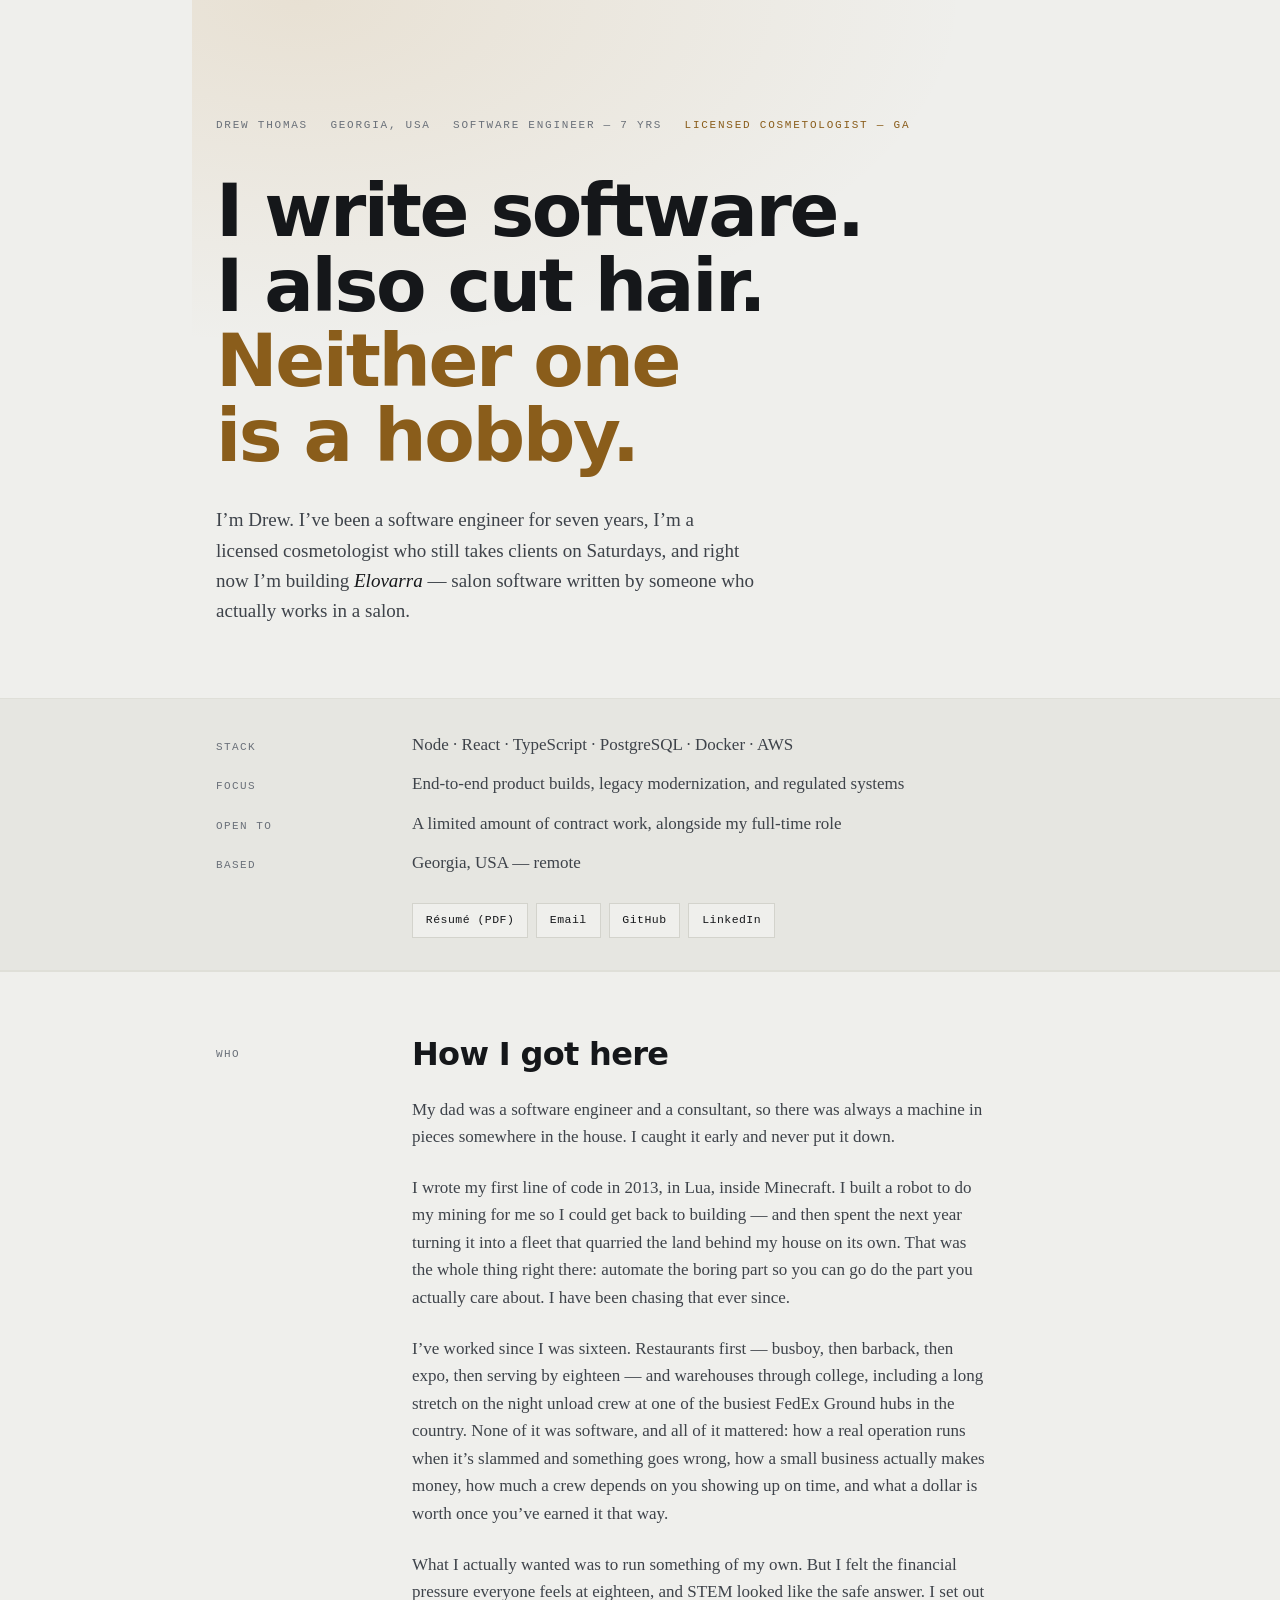
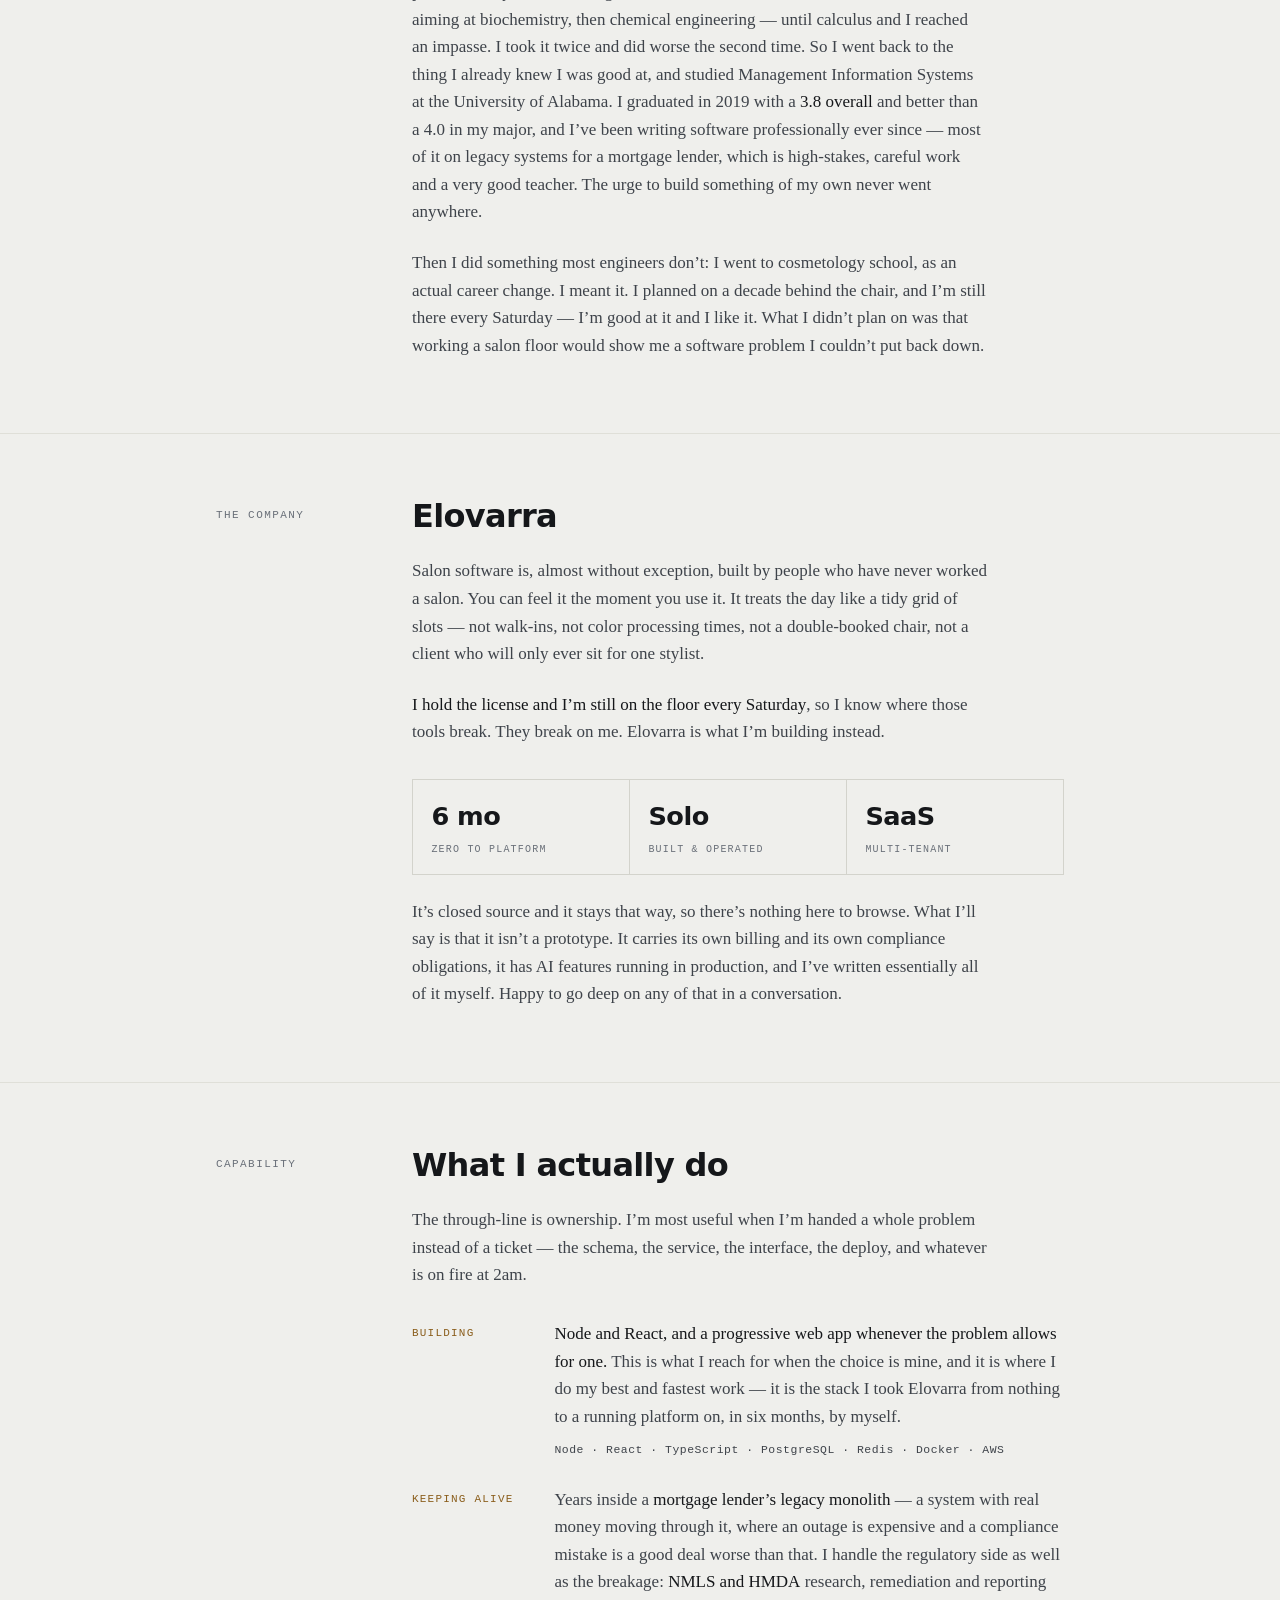
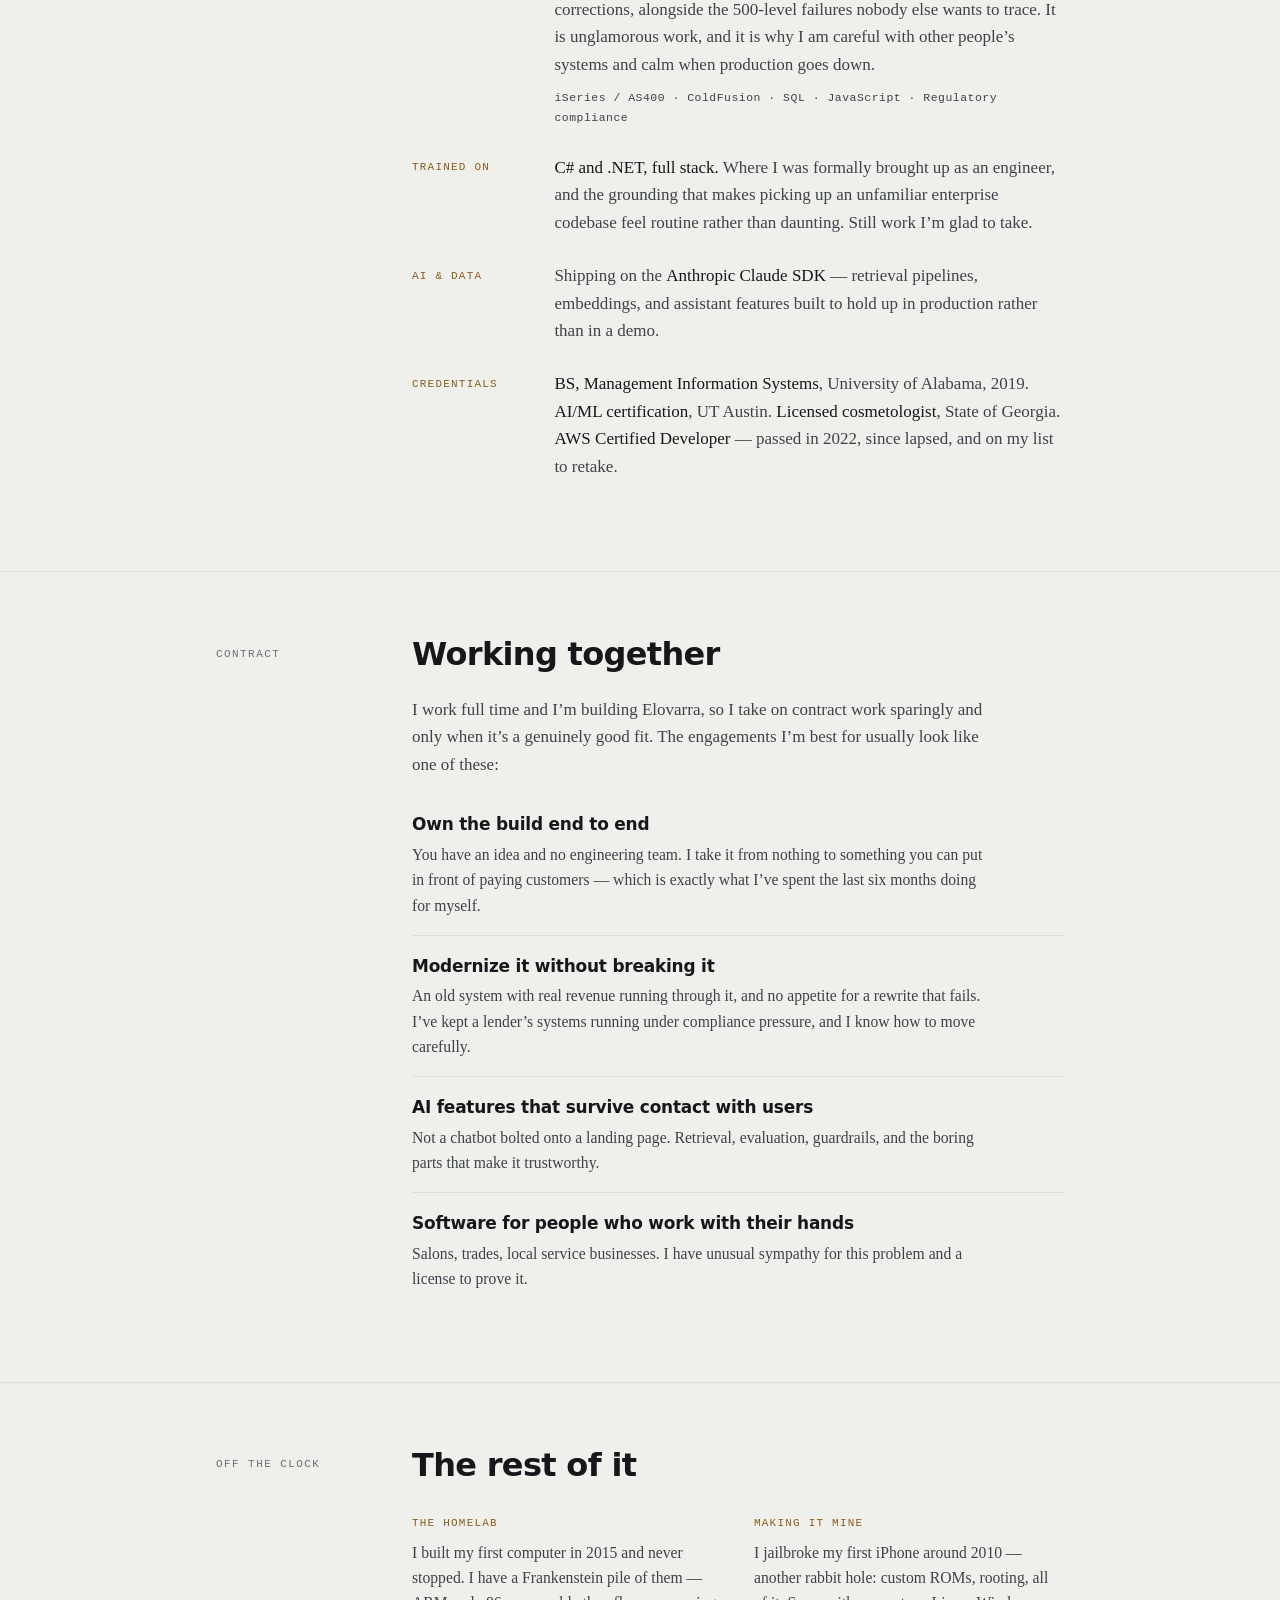
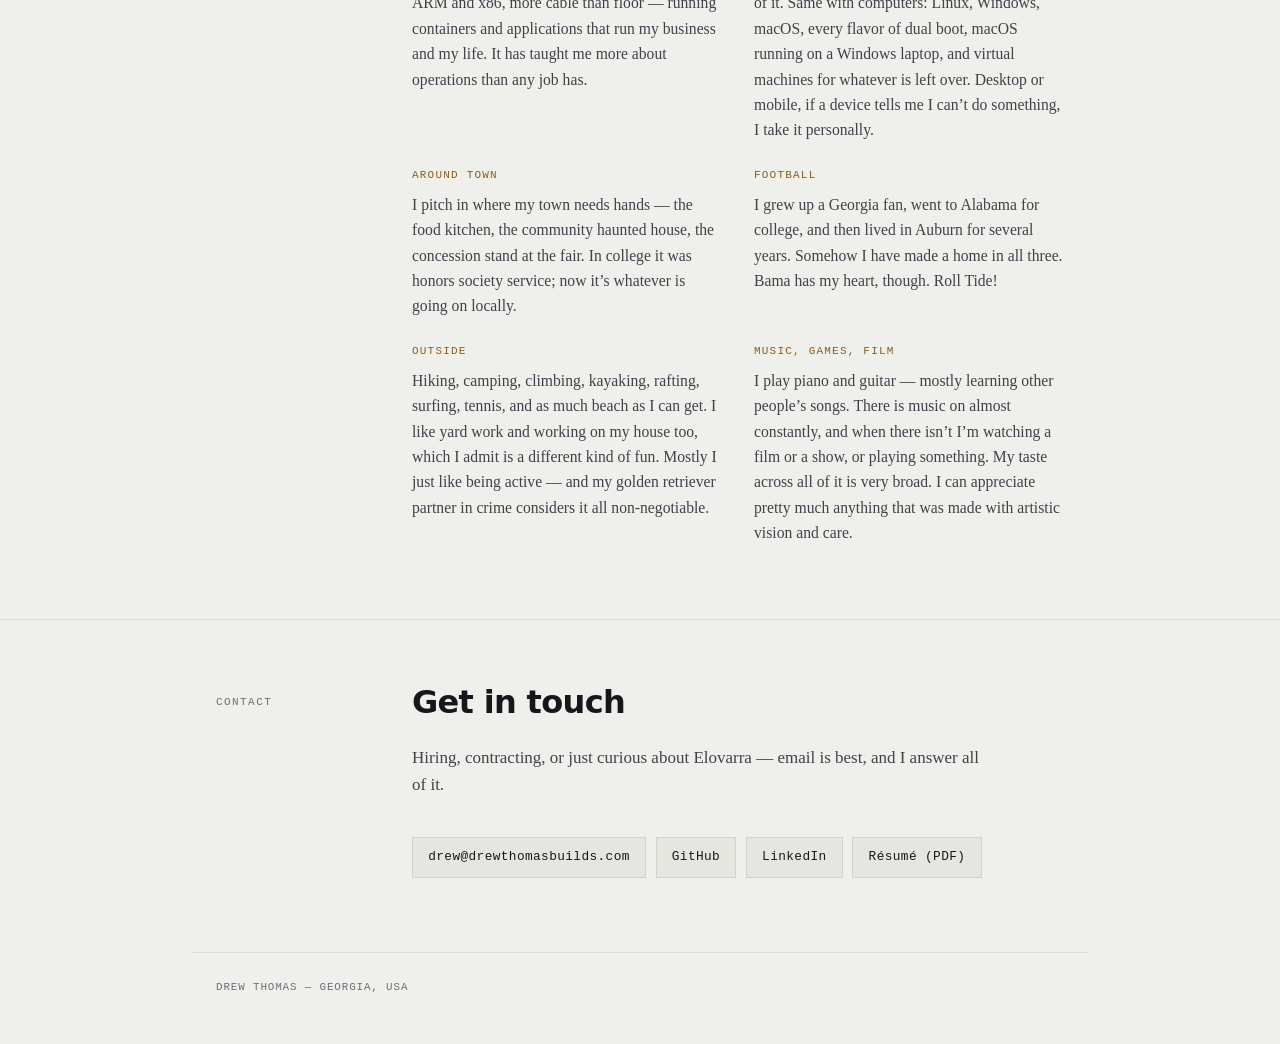
==== public/index.html @ ccda5f73 "Point LinkedIn at drew-thomas-builds The old handle chained the profile to a company name; this one " ====
<!doctype html>
<html lang="en">
<head>
<meta charset="utf-8">
<meta name="viewport" content="width=device-width, initial-scale=1">
<title>Drew Thomas</title>
<meta name="description" content="Drew Thomas — software engineer of seven years and a licensed cosmetologist in Georgia, building Elovarra, a platform for salons.">
<link rel="canonical" href="https://drewthomasbuilds.com/">
<link rel="icon" href="/favicon.ico" sizes="32x32">
<link rel="icon" href="/icon-512.png" type="image/png" sizes="512x512">
<link rel="apple-touch-icon" href="/apple-touch-icon.png">
<meta property="og:type" content="website">
<meta property="og:title" content="Drew Thomas">
<meta property="og:description" content="Drew Thomas — software engineer of seven years and a licensed cosmetologist in Georgia, building Elovarra, a platform for salons.">
<meta property="og:url" content="https://drewthomasbuilds.com/">
<meta property="og:image" content="https://drewthomasbuilds.com/og.png">
<meta name="twitter:card" content="summary_large_image">
<link rel="preload" href="/fonts/newsreader-400.woff2" as="font" type="font/woff2" crossorigin>
<link rel="preload" href="/fonts/bricolage-800.woff2" as="font" type="font/woff2" crossorigin>
<link rel="preload" href="/fonts/plexmono-500.woff2" as="font" type="font/woff2" crossorigin>
<style>
/* ─── Type ─────────────────────────────────────────────── */
@font-face{font-family:'Bricolage';src:url(/fonts/bricolage-600.woff2) format('woff2');font-weight:600;font-style:normal;font-display:swap}
@font-face{font-family:'Bricolage';src:url(/fonts/bricolage-800.woff2) format('woff2');font-weight:800;font-style:normal;font-display:swap}
@font-face{font-family:'Newsreader';src:url(/fonts/newsreader-400.woff2) format('woff2');font-weight:400;font-style:normal;font-display:swap}
@font-face{font-family:'Newsreader';src:url(/fonts/newsreader-500.woff2) format('woff2');font-weight:500;font-style:normal;font-display:swap}
@font-face{font-family:'Newsreader';src:url(/fonts/newsreader-400-italic.woff2) format('woff2');font-weight:400;font-style:italic;font-display:swap}
@font-face{font-family:'PlexMono';src:url(/fonts/plexmono-400.woff2) format('woff2');font-weight:400;font-style:normal;font-display:swap}
@font-face{font-family:'PlexMono';src:url(/fonts/plexmono-500.woff2) format('woff2');font-weight:500;font-style:normal;font-display:swap}

/* ─── Tokens: light is the base, both dark states override ─ */
:root{
  --paper:#EFEFEC; --surface:#E6E6E1; --sunk:#E0E0DA;
  --ink:#15171A; --ink-soft:#3E434A; --slate:#6A7079;
  --rule:#D3D3CC; --rule-soft:#DFDFD8;
  --brass:#8A5D1B; --brass-lit:#B8802E; --verdigris:#3A6259;
  --glow:rgba(184,128,46,.13);
  --display:'Bricolage',system-ui,sans-serif;
  --body:'Newsreader',Georgia,serif;
  --mono:'PlexMono',ui-monospace,monospace;
}
@media (prefers-color-scheme:dark){
  :root:not([data-theme="light"]){
    --paper:#131518; --surface:#1A1D22; --sunk:#0E1013;
    --ink:#E9E9E5; --ink-soft:#B8BCC2; --slate:#868C94;
    --rule:#292D33; --rule-soft:#1F2329;
    --brass:#E0A34A; --brass-lit:#F0BC6E; --verdigris:#78A99B;
    --glow:rgba(224,163,74,.10);
  }
}
:root[data-theme="dark"]{
  --paper:#131518; --surface:#1A1D22; --sunk:#0E1013;
  --ink:#E9E9E5; --ink-soft:#B8BCC2; --slate:#868C94;
  --rule:#292D33; --rule-soft:#1F2329;
  --brass:#E0A34A; --brass-lit:#F0BC6E; --verdigris:#78A99B;
  --glow:rgba(224,163,74,.10);
}

/* ─── Base ─────────────────────────────────────────────── */
*{box-sizing:border-box}
html{-webkit-text-size-adjust:100%}
body{
  margin:0; background:var(--paper); color:var(--ink);
  font-family:var(--body); font-size:1.0625rem; line-height:1.62;
  font-synthesis-weight:none; -webkit-font-smoothing:antialiased;
}
p{margin:0}
a{color:var(--brass); text-underline-offset:.18em; text-decoration-thickness:.06em}
a:hover{color:var(--brass-lit)}
:focus-visible{outline:2px solid var(--brass-lit); outline-offset:3px; border-radius:2px}

/* ─── The rail grid ────────────────────────────────────── */
.band{border-top:1px solid var(--rule-soft)}
.grid{
  max-width:56rem; margin-inline:auto; padding:0 1.5rem;
  display:grid; grid-template-columns:9.5rem minmax(0,1fr); gap:0 2.75rem;
}
.rail{
  font-family:var(--mono); font-size:.6875rem; font-weight:500;
  letter-spacing:.13em; text-transform:uppercase; color:var(--slate);
  padding-top:4.6rem; position:sticky; top:0; align-self:start; height:0;
}
.col{padding:4rem 0 4.6rem; display:flex; flex-direction:column; gap:1.45rem}

/* ─── Hero ─────────────────────────────────────────────── */
.hero{
  padding:clamp(4.5rem,13vh,8rem) 1.5rem clamp(3.5rem,8vh,5.5rem);
  max-width:56rem; margin-inline:auto;
  background:radial-gradient(120% 80% at 12% 0%,var(--glow),transparent 62%);
}
.stamp{
  font-family:var(--mono); font-size:.6875rem; font-weight:500;
  letter-spacing:.16em; text-transform:uppercase; color:var(--slate);
  display:flex; flex-wrap:wrap; gap:.5rem 1.4rem; margin-bottom:2.4rem;
}
.stamp b{color:var(--brass); font-weight:500}
.thesis{
  font-family:var(--display); font-weight:800;
  font-size:clamp(2.35rem,7.4vw,4.6rem); line-height:1.02;
  letter-spacing:-.032em; margin:0; text-wrap:balance;
}
.thesis span{display:block}
.thesis .turn{color:var(--brass)}
.lede{
  margin-top:2rem; max-width:34rem; font-size:1.19rem;
  line-height:1.58; color:var(--ink-soft);
}
.lede em{font-style:italic; color:var(--ink)}

/* ─── Headings & prose ─────────────────────────────────── */
.h{
  font-family:var(--display); font-weight:600;
  font-size:clamp(1.5rem,3.3vw,2rem); line-height:1.14;
  letter-spacing:-.021em; margin:0; text-wrap:balance;
}
.col p{max-width:36rem; color:var(--ink-soft)}
.col p strong{color:var(--ink); font-weight:500}
.col p em{font-style:italic}

/* ─── Stat strip ───────────────────────────────────────── */
.stats{
  display:grid; grid-template-columns:repeat(auto-fit,minmax(8.5rem,1fr));
  gap:1px; background:var(--rule); border:1px solid var(--rule);
  margin-top:.6rem;
}
.stat{background:var(--paper); padding:1rem 1.15rem; display:flex; flex-direction:column; gap:.28rem}
.stat b{
  font-family:var(--display); font-weight:600; font-size:1.6rem;
  letter-spacing:-.02em; color:var(--ink); font-variant-numeric:tabular-nums;
}
.stat span{font-family:var(--mono); font-size:.625rem; letter-spacing:.12em; text-transform:uppercase; color:var(--slate)}

/* ─── Capability blocks ────────────────────────────────── */
.caps{display:flex; flex-direction:column; gap:1.6rem; margin-top:.5rem}
.cap{display:grid; grid-template-columns:7.5rem minmax(0,1fr); gap:1.4rem; align-items:start}
.cap dt{
  font-family:var(--mono); font-size:.6875rem; font-weight:500; letter-spacing:.11em;
  text-transform:uppercase; color:var(--brass); padding-top:.34rem; line-height:1.5;
}
.cap dd{margin:0; color:var(--ink-soft)}
.cap dd b{color:var(--ink); font-weight:500}

/* ─── Tool line ────────────────────────────────────────── */
.stackline{
  font-family:var(--mono); font-size:.715rem; letter-spacing:.045em;
  color:var(--slate); margin-top:.62rem; line-height:1.75;
}

/* ─── Offer list ───────────────────────────────────────── */
.offers{margin:.4rem 0 0; padding:0; display:flex; flex-direction:column; gap:0}
.offers li{
  list-style:none; padding:1.05rem 0; border-top:1px solid var(--rule-soft);
}
.offers li:first-child{border-top:none; padding-top:.2rem}
.offers em{
  font-family:var(--mono); font-style:normal; font-size:.75rem;
  color:var(--brass); font-variant-numeric:tabular-nums;
}
.offers b{font-family:var(--display); font-weight:600; font-size:1.06rem; letter-spacing:-.012em; color:var(--ink); display:block; margin-bottom:.2rem}
.offers p{font-size:.98rem}

/* ─── Quotes ───────────────────────────────────────────── */
.quotes{display:flex; flex-direction:column; gap:1rem; margin-top:.4rem}
.quote{border-left:2px solid var(--brass); padding:.15rem 0 .15rem 1.15rem}
.quote p{font-size:1.06rem; color:var(--ink)}
.quote cite{
  display:block; margin-top:.5rem; font-style:normal; font-family:var(--mono);
  font-size:.7rem; letter-spacing:.09em; text-transform:uppercase; color:var(--slate);
}
.todo{
  font-family:var(--mono); font-size:.7rem; letter-spacing:.06em; color:var(--verdigris);
  border:1px dashed var(--verdigris); padding:.6rem .8rem; margin-top:.3rem;
}

/* ─── Life grid ────────────────────────────────────────── */
.life{display:grid; grid-template-columns:repeat(auto-fit,minmax(13rem,1fr)); gap:1.5rem 2rem; margin-top:.5rem}
.life h3{
  font-family:var(--mono); font-size:.6875rem; font-weight:500; letter-spacing:.11em;
  text-transform:uppercase; color:var(--brass); margin:0 0 .45rem;
}
.life p{font-size:.98rem}

/* ─── Contact ──────────────────────────────────────────── */
.links{display:flex; flex-wrap:wrap; gap:.6rem; margin-top:.9rem}
.links a{
  font-family:var(--mono); font-size:.8rem; letter-spacing:.03em; text-decoration:none;
  border:1px solid var(--rule); padding:.6rem .95rem; color:var(--ink); background:var(--surface);
  transition:border-color .15s,color .15s;
}
.links a:hover{border-color:var(--brass); color:var(--brass)}
.foot{
  max-width:56rem; margin-inline:auto; padding:1.6rem 1.5rem 3rem;
  font-family:var(--mono); font-size:.68rem; letter-spacing:.08em;
  text-transform:uppercase; color:var(--slate); border-top:1px solid var(--rule-soft);
}

/* ─── Scan strip ───────────────────────────────────────── */
.scan{border-top:1px solid var(--rule-soft); border-bottom:1px solid var(--rule-soft); background:var(--surface)}
.scan-in{
  max-width:56rem; margin-inline:auto; padding:2rem 1.5rem;
  display:grid; grid-template-columns:9.5rem minmax(0,1fr); gap:.75rem 2.75rem;
  align-items:baseline;
}
.scanlist{display:contents}
.scan-in dt{
  grid-column:1; font-family:var(--mono); font-size:.6875rem; font-weight:500;
  letter-spacing:.13em; text-transform:uppercase; color:var(--slate); line-height:1.5;
}
.scan-in dd{grid-column:2; margin:0; max-width:34rem; color:var(--ink-soft)}
.scanlinks{grid-column:2; display:flex; flex-wrap:wrap; gap:.5rem; margin-top:.85rem}
.scanlinks a{
  font-family:var(--mono); font-size:.72rem; letter-spacing:.04em; text-decoration:none;
  border:1px solid var(--rule); padding:.46rem .8rem; color:var(--ink); background:var(--paper);
  transition:border-color .15s,color .15s;
}
.scanlinks a:hover{border-color:var(--brass); color:var(--brass)}
@media (max-width:46rem){
  .scan-in{grid-template-columns:minmax(0,1fr); gap:0}
  .scan-in dt{margin-top:.95rem}
  .scan-in dt:first-of-type{margin-top:0}
  .scan-in dd,.scanlinks{grid-column:1}
  .scan-in dd{margin-top:.2rem}
}

/* ─── Sticky section bar ───────────────────────────────── */
.topbar{
  position:fixed; inset:0 0 auto 0; z-index:20;
  display:flex; align-items:center; gap:1.5rem;
  padding:.62rem max(1.25rem,calc(50% - 28rem));
  background:color-mix(in srgb, var(--paper) 88%, transparent);
  border-bottom:1px solid var(--rule-soft);
  transform:translateY(-102%); transition:transform .28s cubic-bezier(.22,.68,.3,1);
}
@supports (backdrop-filter:blur(8px)){.topbar{backdrop-filter:blur(10px) saturate(1.4)}}
.topbar.on{transform:none}
.tb-name{
  font-family:var(--display); font-weight:600; font-size:.92rem; letter-spacing:-.015em;
  color:var(--ink); white-space:nowrap;
}
.tb-links{display:flex; gap:1.15rem; overflow-x:auto; scrollbar-width:none}
.tb-links::-webkit-scrollbar{display:none}
.tb-links a{
  font-family:var(--mono); font-size:.66rem; font-weight:500; letter-spacing:.12em;
  text-transform:uppercase; color:var(--slate); text-decoration:none; white-space:nowrap;
  padding:.2rem 0; border-bottom:1.5px solid transparent; transition:color .16s,border-color .16s;
}
.tb-links a:hover{color:var(--ink)}
.tb-links a[aria-current]{color:var(--brass); border-bottom-color:var(--brass)}
.band{scroll-margin-top:3.4rem}
@media (max-width:34rem){.tb-name{display:none}}

/* ─── Motion ───────────────────────────────────────────── */
@keyframes rise{from{opacity:0; transform:translateY(.7rem)}to{opacity:1; transform:none}}
.rise{animation:rise .72s cubic-bezier(.22,.68,.3,1) both}
.d1{animation-delay:.05s}.d2{animation-delay:.15s}.d3{animation-delay:.25s}.d4{animation-delay:.38s}
@media (prefers-reduced-motion:reduce){.rise{animation:none}.topbar{transition:none}}
html{scroll-behavior:smooth}
@media (prefers-reduced-motion:reduce){html{scroll-behavior:auto}}

/* ─── Narrow ───────────────────────────────────────────── */
@media (max-width:46rem){
  .grid{grid-template-columns:minmax(0,1fr); gap:0}
  .rail{position:static; height:auto; padding-top:2.6rem}
  .col{padding:.9rem 0 3rem}
  .cap{grid-template-columns:minmax(0,1fr); gap:.35rem}
  .cap dt{padding-top:0}
}
</style>
</head>
<body>
<nav class="topbar" aria-label="Page sections">
  <span class="tb-name">Drew Thomas</span>
  <div class="tb-links">
    <a href="#who">Background</a>
    <a href="#elovarra">Elovarra</a>
    <a href="#capability">Capability</a>
    <a href="#contract">Contract</a>
    <a href="#life">Off the clock</a>
    <a href="#contact">Contact</a>
  </div>
</nav>

<header class="hero">
  <div class="stamp rise d1">
    <span>Drew Thomas</span>
    <span>Georgia, USA</span>
    <span>Software engineer &mdash; 7 yrs</span>
    <span><b>Licensed cosmetologist &mdash; GA</b></span>
  </div>
  <h1 class="thesis rise d2">
    <span>I write software.</span>
    <span>I also cut hair.</span>
    <span class="turn">Neither one is a hobby.</span>
  </h1>
  <p class="lede rise d3">
    I&rsquo;m Drew. I&rsquo;ve been a software engineer for seven years, I&rsquo;m a licensed
    cosmetologist who still takes clients on Saturdays, and right now I&rsquo;m building
    <em>Elovarra</em> &mdash; salon software written by someone who actually works in a salon.
  </p>
</header>

<section class="scan">
  <div class="scan-in">
    <dl class="scanlist">
      <dt>Stack</dt>
      <dd>Node &middot; React &middot; TypeScript &middot; PostgreSQL &middot; Docker &middot; AWS</dd>
      <dt>Focus</dt>
      <dd>End-to-end product builds, legacy modernization, and regulated systems</dd>
      <dt>Open to</dt>
      <dd>A limited amount of contract work, alongside my full-time role</dd>
      <dt>Based</dt>
      <dd>Georgia, USA &mdash; remote</dd>
    </dl>
    <div class="scanlinks">
      <a href="/drew-thomas-resume.pdf">R&eacute;sum&eacute; (PDF)</a>
      <a href="mailto:drew@drewthomasbuilds.com">Email</a>
      <a href="https://github.com/drewthomas00">GitHub</a>
      <a href="https://www.linkedin.com/in/drew-thomas-builds">LinkedIn</a>
    </div>
  </div>
</section>

<section class="band" id="who">
  <div class="grid">
    <div class="rail">Who</div>
    <div class="col">
      <h2 class="h">How I got here</h2>
      <p>
        My dad was a software engineer and a consultant, so there was always a machine in
        pieces somewhere in the house. I caught it early and never put it down.
      </p>
      <p>
        I wrote my first line of code in 2013, in Lua, inside Minecraft. I built a robot to do
        my mining for me so I could get back to building &mdash; and then spent the next year
        turning it into a fleet that quarried the land behind my house on its own. That was the
        whole thing right there: automate the boring part so you can go do the part you
        actually care about. I have been chasing that ever since.
      </p>
      <p>
        I&rsquo;ve worked since I was sixteen. Restaurants first &mdash; busboy, then
        barback, then expo, then serving by eighteen &mdash; and warehouses through college,
        including a long stretch on the night unload crew at one of the busiest FedEx Ground
        hubs in the country. None of it was software, and all of it mattered: how a real
        operation runs when it&rsquo;s slammed and something goes wrong, how a small business
        actually makes money, how much a crew depends on you showing up on time, and what a
        dollar is worth once you&rsquo;ve earned it that way.
      </p>
      <p>
        What I actually wanted was to run something of my own. But I felt the financial
        pressure everyone feels at eighteen, and STEM looked like the safe answer. I set out
        aiming at biochemistry, then chemical engineering &mdash; until calculus and I reached
        an impasse. I took it twice and did worse the second time. So I went back to the thing
        I already knew I was good at, and studied Management Information Systems at the
        University of Alabama. I graduated in 2019 with a <strong>3.8 overall</strong> and
        better than a 4.0 in my major, and I&rsquo;ve been writing software professionally ever
        since &mdash; most of it on legacy systems for a mortgage lender, which is high-stakes,
        careful work and a very good teacher. The urge to build something of my own never went
        anywhere.
      </p>
      <p>
        Then I did something most engineers don&rsquo;t: I went to cosmetology school, as an
        actual career change. I meant it. I planned on a decade behind the chair, and I&rsquo;m
        still there every Saturday &mdash; I&rsquo;m good at it and I like it. What I
        didn&rsquo;t plan on was that working a salon floor would show me a software problem I
        couldn&rsquo;t put back down.
      </p>
    </div>
  </div>
</section>

<section class="band" id="elovarra">
  <div class="grid">
    <div class="rail">The company</div>
    <div class="col">
      <h2 class="h">Elovarra</h2>
      <p>
        Salon software is, almost without exception, built by people who have never worked a
        salon. You can feel it the moment you use it. It treats the day like a tidy grid of
        slots &mdash; not walk-ins, not color processing times, not a double-booked chair, not
        a client who will only ever sit for one stylist.
      </p>
      <p>
        <strong>I hold the license and I&rsquo;m still on the floor every Saturday</strong>, so
        I know where those tools break. They break on me. Elovarra is what I&rsquo;m building
        instead.
      </p>
      <div class="stats">
        <div class="stat"><b>6 mo</b><span>Zero to platform</span></div>
        <div class="stat"><b>Solo</b><span>Built &amp; operated</span></div>
        <div class="stat"><b>SaaS</b><span>Multi-tenant</span></div>
      </div>
      <p>
        It&rsquo;s closed source and it stays that way, so there&rsquo;s nothing here to browse.
        What I&rsquo;ll say is that it isn&rsquo;t a prototype. It carries its own billing and
        its own compliance obligations, it has AI features running in production, and I&rsquo;ve
        written essentially all of it myself. Happy to go deep on any of that in a conversation.
      </p>
    </div>
  </div>
</section>

<section class="band" id="capability">
  <div class="grid">
    <div class="rail">Capability</div>
    <div class="col">
      <h2 class="h">What I actually do</h2>
      <p>
        The through-line is ownership. I&rsquo;m most useful when I&rsquo;m handed a whole
        problem instead of a ticket &mdash; the schema, the service, the interface, the deploy,
        and whatever is on fire at 2am.
      </p>
      <dl class="caps">
        <div class="cap">
          <dt>Building</dt>
          <dd>
            <b>Node and React, and a progressive web app whenever the problem allows for
            one.</b> This is what I reach for when the choice is mine, and it is where I do my
            best and fastest work &mdash; it is the stack I took Elovarra from nothing to a
            running platform on, in six months, by myself.
            <p class="stackline">Node &middot; React &middot; TypeScript &middot; PostgreSQL &middot; Redis &middot; Docker &middot; AWS</p>
          </dd>
        </div>
        <div class="cap">
          <dt>Keeping alive</dt>
          <dd>
            Years inside a <b>mortgage lender&rsquo;s legacy monolith</b> &mdash; a system with
            real money moving through it, where an outage is expensive and a compliance mistake
            is a good deal worse than that. I handle the regulatory side as well as the
            breakage: <b>NMLS and HMDA</b> research, remediation and reporting corrections,
            alongside the 500-level failures nobody else wants to trace. It is unglamorous work,
            and it is why I am careful with other people&rsquo;s systems and calm when
            production goes down.
            <p class="stackline">iSeries / AS400 &middot; ColdFusion &middot; SQL &middot; JavaScript &middot; Regulatory compliance</p>
          </dd>
        </div>
        <div class="cap">
          <dt>Trained on</dt>
          <dd><b>C# and .NET, full stack.</b> Where I was formally brought up as an engineer, and the grounding that makes picking up an unfamiliar enterprise codebase feel routine rather than daunting. Still work I&rsquo;m glad to take.</dd>
        </div>
        <div class="cap">
          <dt>AI &amp; data</dt>
          <dd>Shipping on the <b>Anthropic Claude SDK</b> &mdash; retrieval pipelines, embeddings, and assistant features built to hold up in production rather than in a demo.</dd>
        </div>
        <div class="cap">
          <dt>Credentials</dt>
          <dd>
            <b>BS, Management Information Systems</b>, University of Alabama, 2019.
            <b>AI/ML certification</b>, UT Austin. <b>Licensed cosmetologist</b>, State of
            Georgia. <b>AWS Certified Developer</b> &mdash; passed in 2022, since lapsed, and
            on my list to retake.
          </dd>
        </div>
      </dl>
    </div>
  </div>
</section>

<section class="band" id="contract">
  <div class="grid">
    <div class="rail">Contract</div>
    <div class="col">
      <h2 class="h">Working together</h2>
      <p>
        I work full time and I&rsquo;m building Elovarra, so I take on contract work sparingly
        and only when it&rsquo;s a genuinely good fit. The engagements I&rsquo;m best for usually
        look like one of these:
      </p>
      <ul class="offers">
        <li>
          <b>Own the build end to end</b>
          <p>You have an idea and no engineering team. I take it from nothing to something you can put in front of paying customers &mdash; which is exactly what I&rsquo;ve spent the last six months doing for myself.</p>
        </li>
        <li>
          <b>Modernize it without breaking it</b>
          <p>An old system with real revenue running through it, and no appetite for a rewrite that fails. I&rsquo;ve kept a lender&rsquo;s systems running under compliance pressure, and I know how to move carefully.</p>
        </li>
        <li>
          <b>AI features that survive contact with users</b>
          <p>Not a chatbot bolted onto a landing page. Retrieval, evaluation, guardrails, and the boring parts that make it trustworthy.</p>
        </li>
        <li>
          <b>Software for people who work with their hands</b>
          <p>Salons, trades, local service businesses. I have unusual sympathy for this problem and a license to prove it.</p>
        </li>
      </ul>
    </div>
  </div>
</section>

<!-- TESTIMONIALS — hidden until real quotes are collected. Uncomment to restore.
<section class="band" id="testimonials">
  <div class="grid">
    <div class="rail">Word of mouth</div>
    <div class="col">
      <h2 class="h">What people say</h2>
      <div class="quotes">
        <blockquote class="quote">
          <p>&ldquo;[PLACEHOLDER &mdash; a real quote from a client or colleague goes here.]&rdquo;</p>
          <cite>Name, Role, Company</cite>
        </blockquote>
        <blockquote class="quote">
          <p>&ldquo;[PLACEHOLDER &mdash; two or three of these is plenty.]&rdquo;</p>
          <cite>Name, Role, Company</cite>
        </blockquote>
      </div>
      
    </div>
  </div>
</section>
-->

<section class="band" id="life">
  <div class="grid">
    <div class="rail">Off the clock</div>
    <div class="col">
      <h2 class="h">The rest of it</h2>
      <div class="life">
        <div>
          <h3>The homelab</h3>
          <p>I built my first computer in 2015 and never stopped. I have a Frankenstein pile of them &mdash; ARM and x86, more cable than floor &mdash; running containers and applications that run my business and my life. It has taught me more about operations than any job has.</p>
        </div>
        <div>
          <h3>Making it mine</h3>
          <p>I jailbroke my first iPhone around 2010 &mdash; another rabbit hole: custom ROMs, rooting, all of it. Same with computers: Linux, Windows, macOS, every flavor of dual boot, macOS running on a Windows laptop, and virtual machines for whatever is left over. Desktop or mobile, if a device tells me I can&rsquo;t do something, I take it personally.</p>
        </div>
        <div>
          <h3>Around town</h3>
          <p>I pitch in where my town needs hands &mdash; the food kitchen, the community haunted house, the concession stand at the fair. In college it was honors society service; now it&rsquo;s whatever is going on locally.</p>
        </div>
        <div>
          <h3>Football</h3>
          <p>I grew up a Georgia fan, went to Alabama for college, and then lived in Auburn for several years. Somehow I have made a home in all three. Bama has my heart, though. Roll Tide!</p>
        </div>
        <div>
          <h3>Outside</h3>
          <p>Hiking, camping, climbing, kayaking, rafting, surfing, tennis, and as much beach as I can get. I like yard work and working on my house too, which I admit is a different kind of fun. Mostly I just like being active &mdash; and my golden retriever partner in crime considers it all non-negotiable.</p>
        </div>
        <div>
          <h3>Music, games, film</h3>
          <p>I play piano and guitar &mdash; mostly learning other people&rsquo;s songs. There is music on almost constantly, and when there isn&rsquo;t I&rsquo;m watching a film or a show, or playing something. My taste across all of it is very broad. I can appreciate pretty much anything that was made with artistic vision and care.</p>
        </div>
      </div>
    </div>
  </div>
</section>

<section class="band" id="contact">
  <div class="grid">
    <div class="rail">Contact</div>
    <div class="col">
      <h2 class="h">Get in touch</h2>
      <p>
        Hiring, contracting, or just curious about Elovarra &mdash; email is best, and I answer
        all of it.
      </p>
      <div class="links">
        <a href="mailto:drew@drewthomasbuilds.com">drew@drewthomasbuilds.com</a>
        <a href="https://github.com/drewthomas00">GitHub</a>
        <a href="https://www.linkedin.com/in/drew-thomas-builds">LinkedIn</a>
        <a href="/drew-thomas-resume.pdf">R&eacute;sum&eacute; (PDF)</a>
      </div>
    </div>
  </div>
</section>

<footer class="foot">Drew Thomas &mdash; Georgia, USA</footer>

<script>
(function(){
  var bar  = document.querySelector('.topbar'),
      hero = document.querySelector('.hero'),
      links= Array.prototype.slice.call(document.querySelectorAll('.tb-links a'));
  if(!bar || !hero || !('IntersectionObserver' in window)) return;

  new IntersectionObserver(function(e){
    bar.classList.toggle('on', !e[0].isIntersecting);
  }, {rootMargin:'-52px 0px 0px 0px'}).observe(hero);

  var spy = new IntersectionObserver(function(entries){
    entries.forEach(function(en){
      if(!en.isIntersecting) return;
      links.forEach(function(a){ a.removeAttribute('aria-current'); });
      links.forEach(function(a){
        if(a.getAttribute('href') === '#'+en.target.id) a.setAttribute('aria-current','true');
      });
    });
  }, {rootMargin:'-45% 0px -50% 0px'});
  links.forEach(function(a){
    var sec = document.getElementById(a.getAttribute('href').slice(1));
    if(sec) spy.observe(sec);
  });
})();
</script>
</body>
</html>
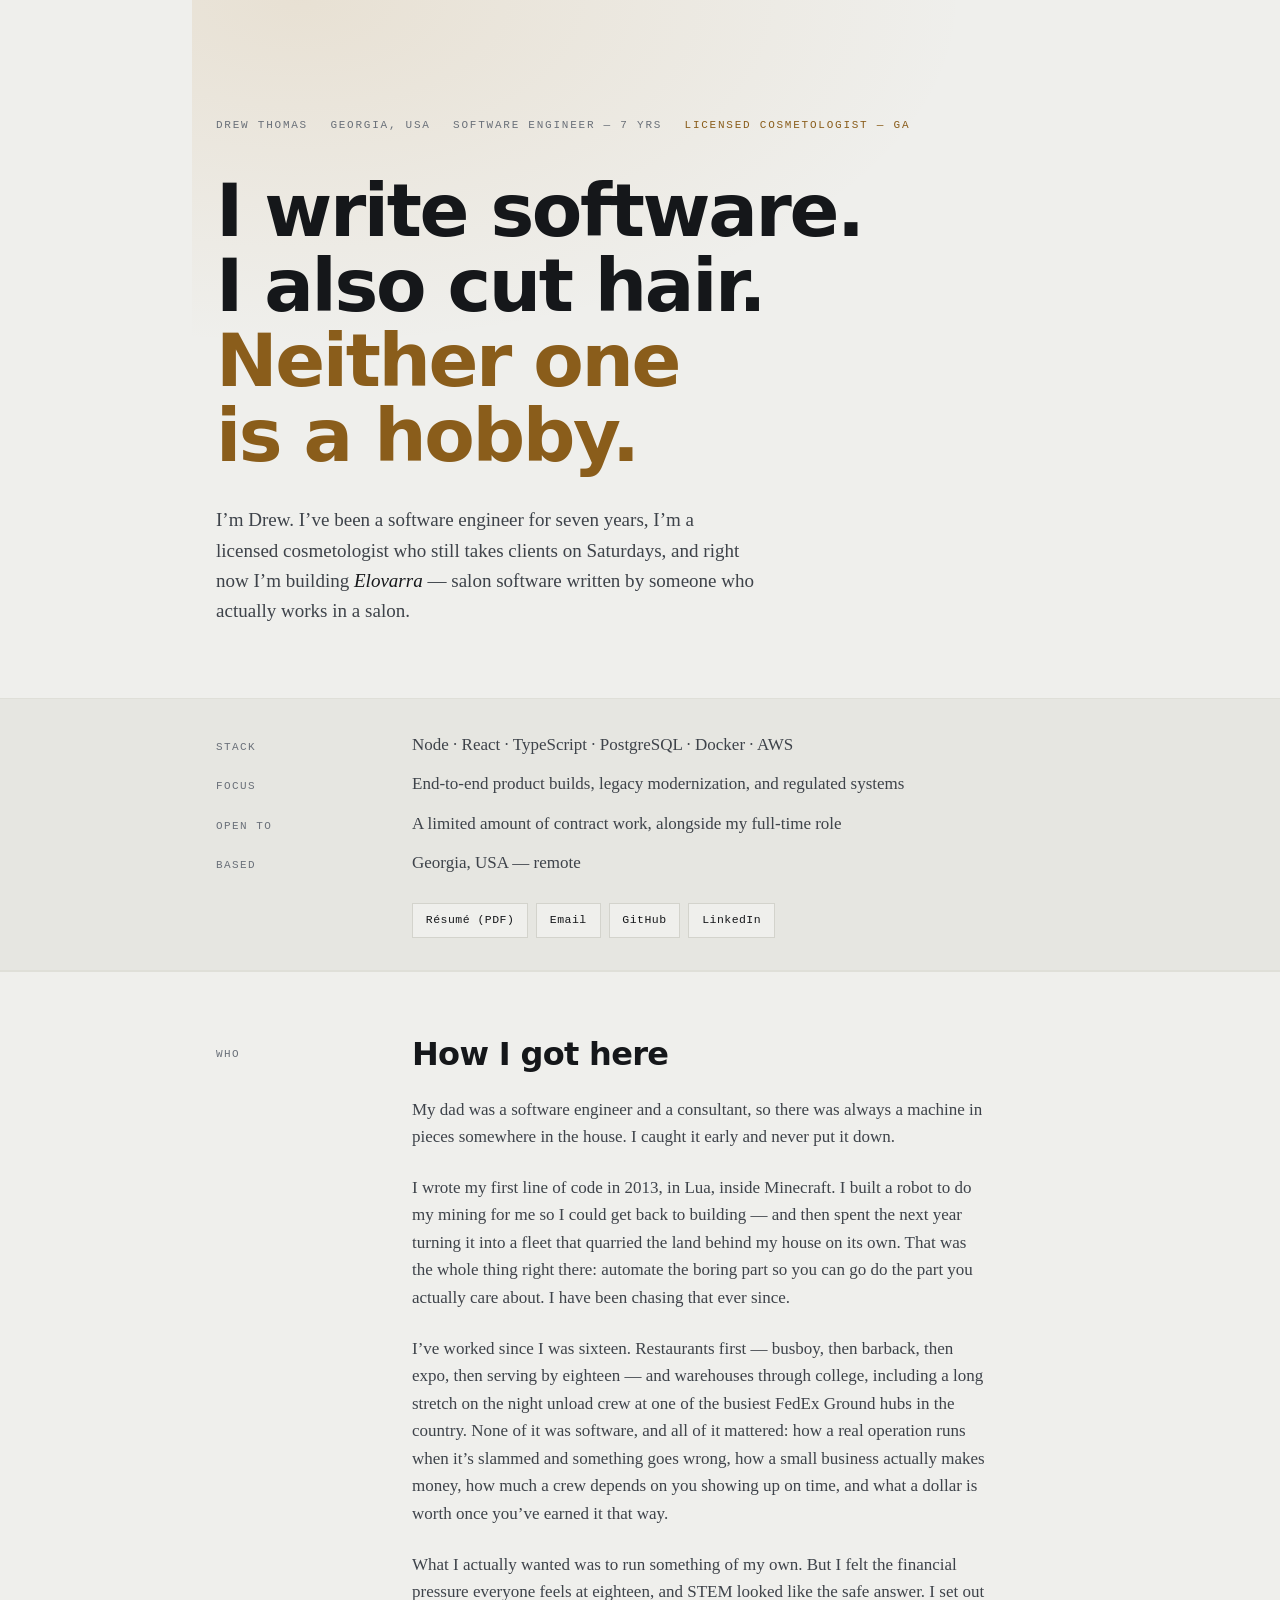
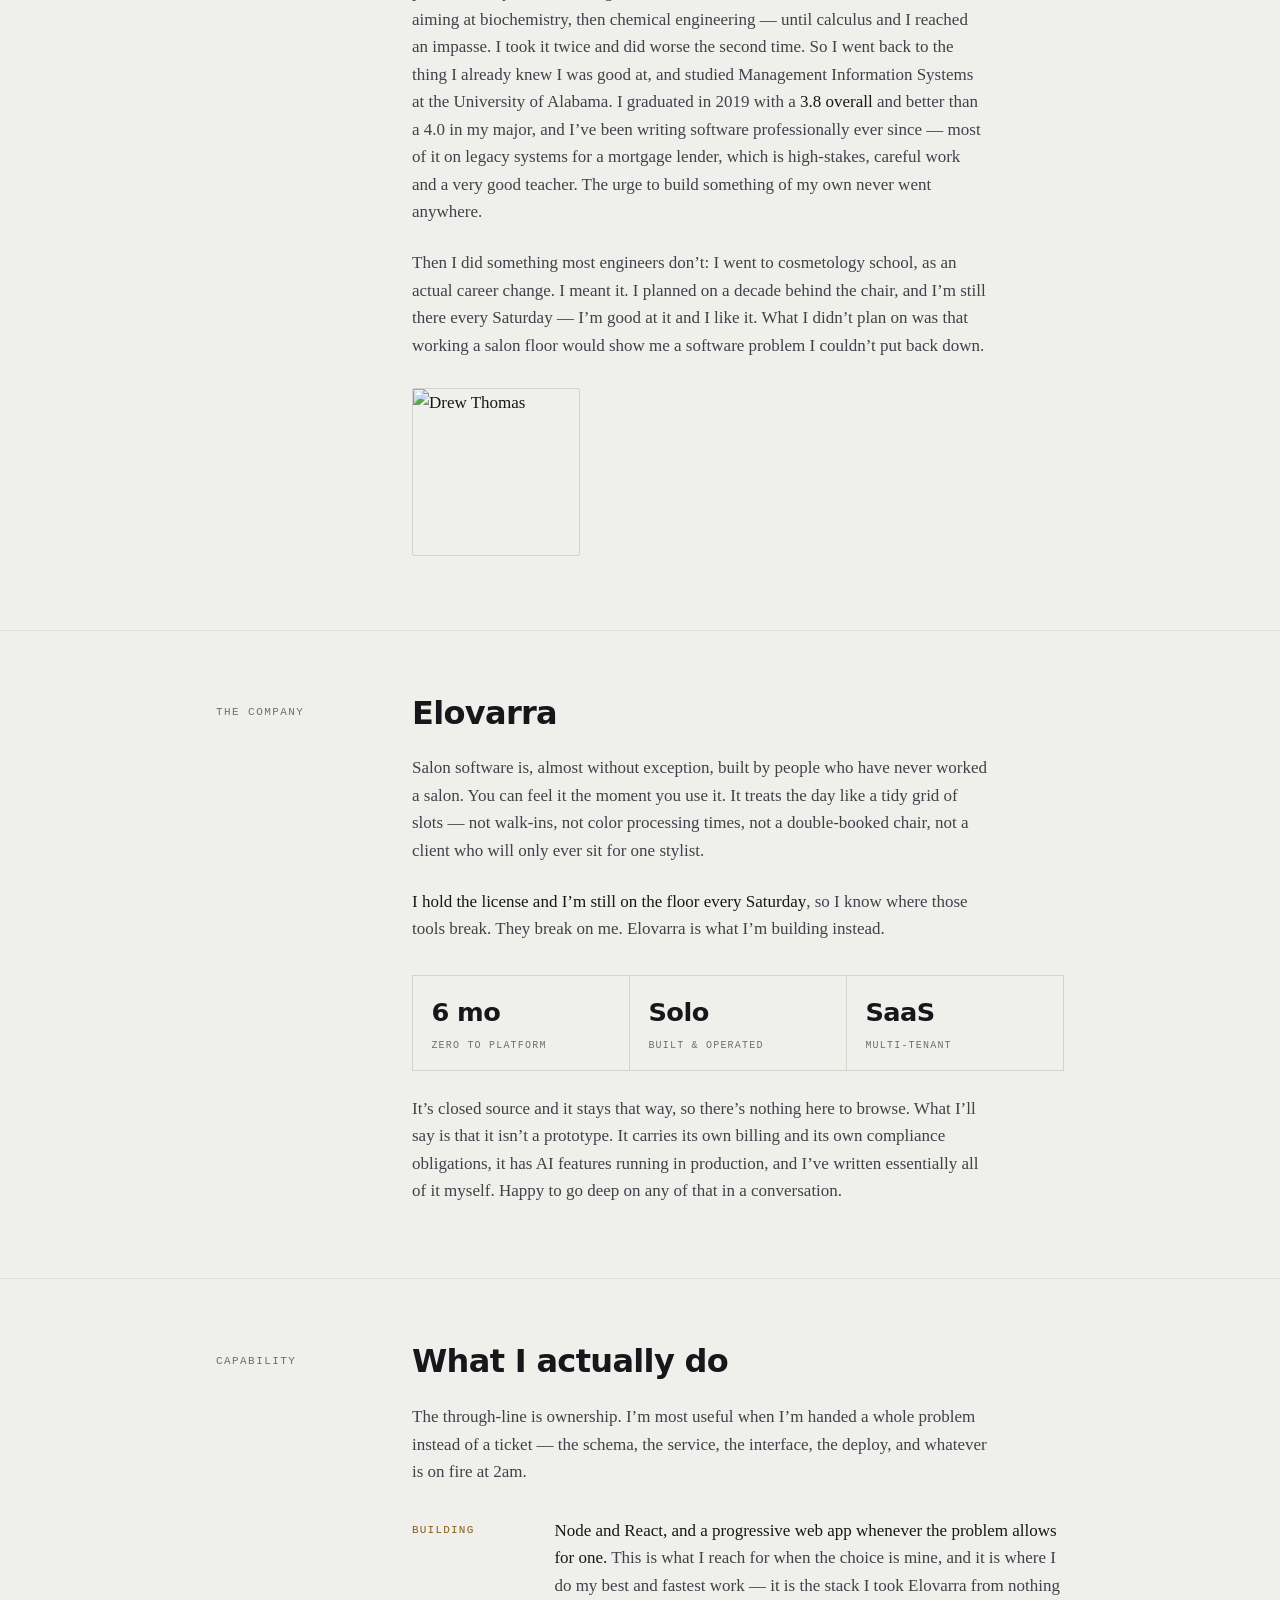
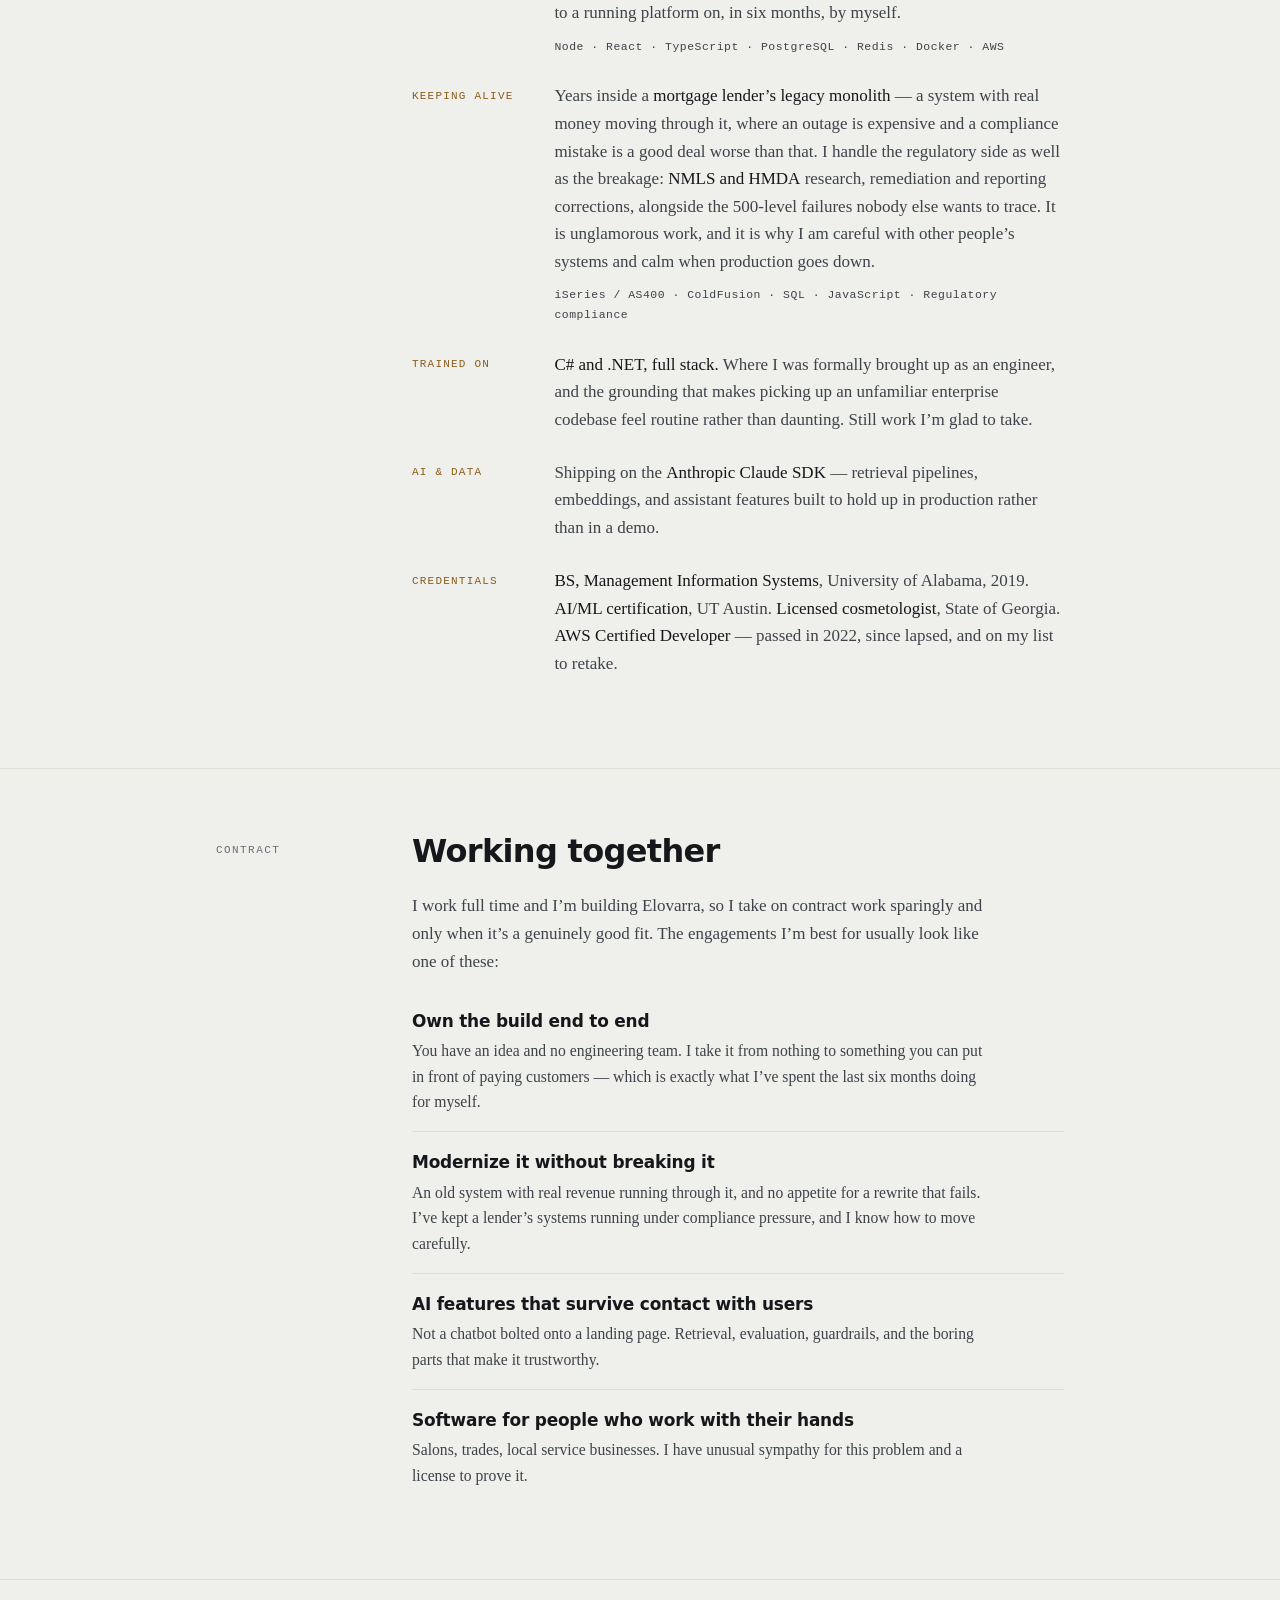
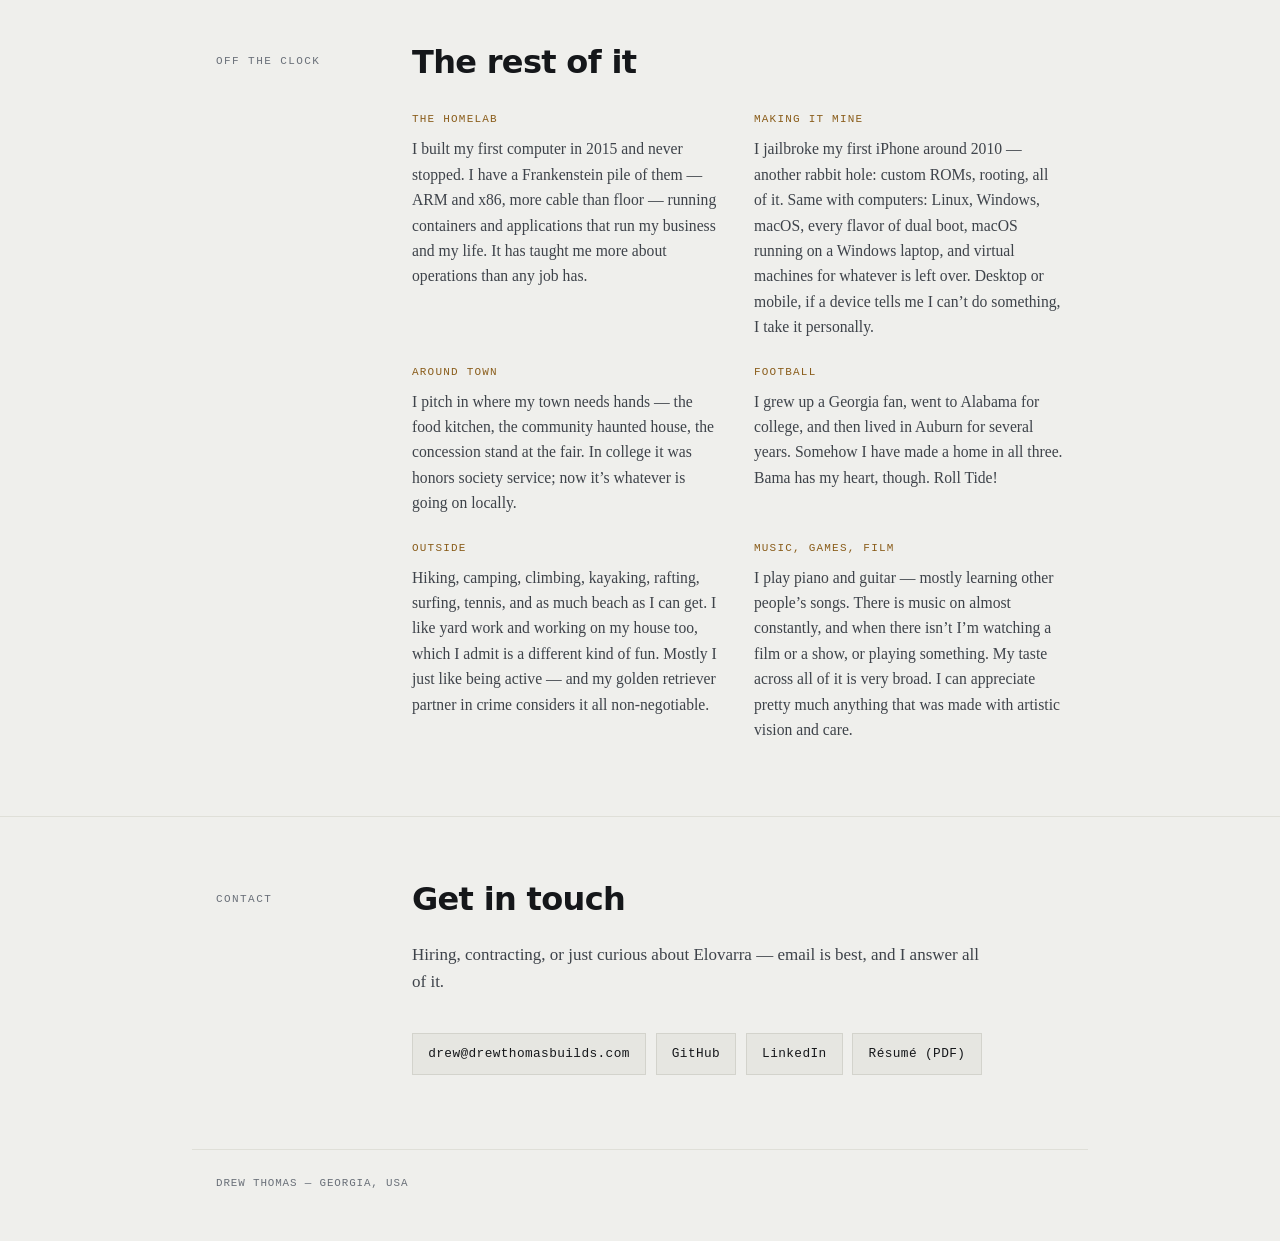
==== commit 83f92045: "Put a face at the end of the origin story The hero is deliberately typographic and the thesis line n" ====
--- a/public/index.html
+++ b/public/index.html
@@ -117,6 +117,13 @@
 .col p strong{color:var(--ink); font-weight:500}
 .col p em{font-style:italic}
 
+/* Portrait — closes the origin story; sized to sit inside the prose, not above it */
+.portrait{margin:.35rem 0 0}
+.portrait img{
+  display:block; width:clamp(8.5rem,20vw,10.5rem); height:auto; aspect-ratio:1;
+  object-fit:cover; border-radius:2px; border:1px solid var(--rule);
+}
+
 /* ─── Stat strip ───────────────────────────────────────── */
 .stats{
   display:grid; grid-template-columns:repeat(auto-fit,minmax(8.5rem,1fr));
@@ -364,6 +371,13 @@
         didn&rsquo;t plan on was that working a salon floor would show me a software problem I
         couldn&rsquo;t put back down.
       </p>
+      <figure class="portrait">
+        <picture>
+          <source srcset="/drew-thomas.webp" type="image/webp">
+          <img src="/drew-thomas.jpg" width="400" height="400" alt="Drew Thomas"
+               loading="lazy" decoding="async">
+        </picture>
+      </figure>
     </div>
   </div>
 </section>
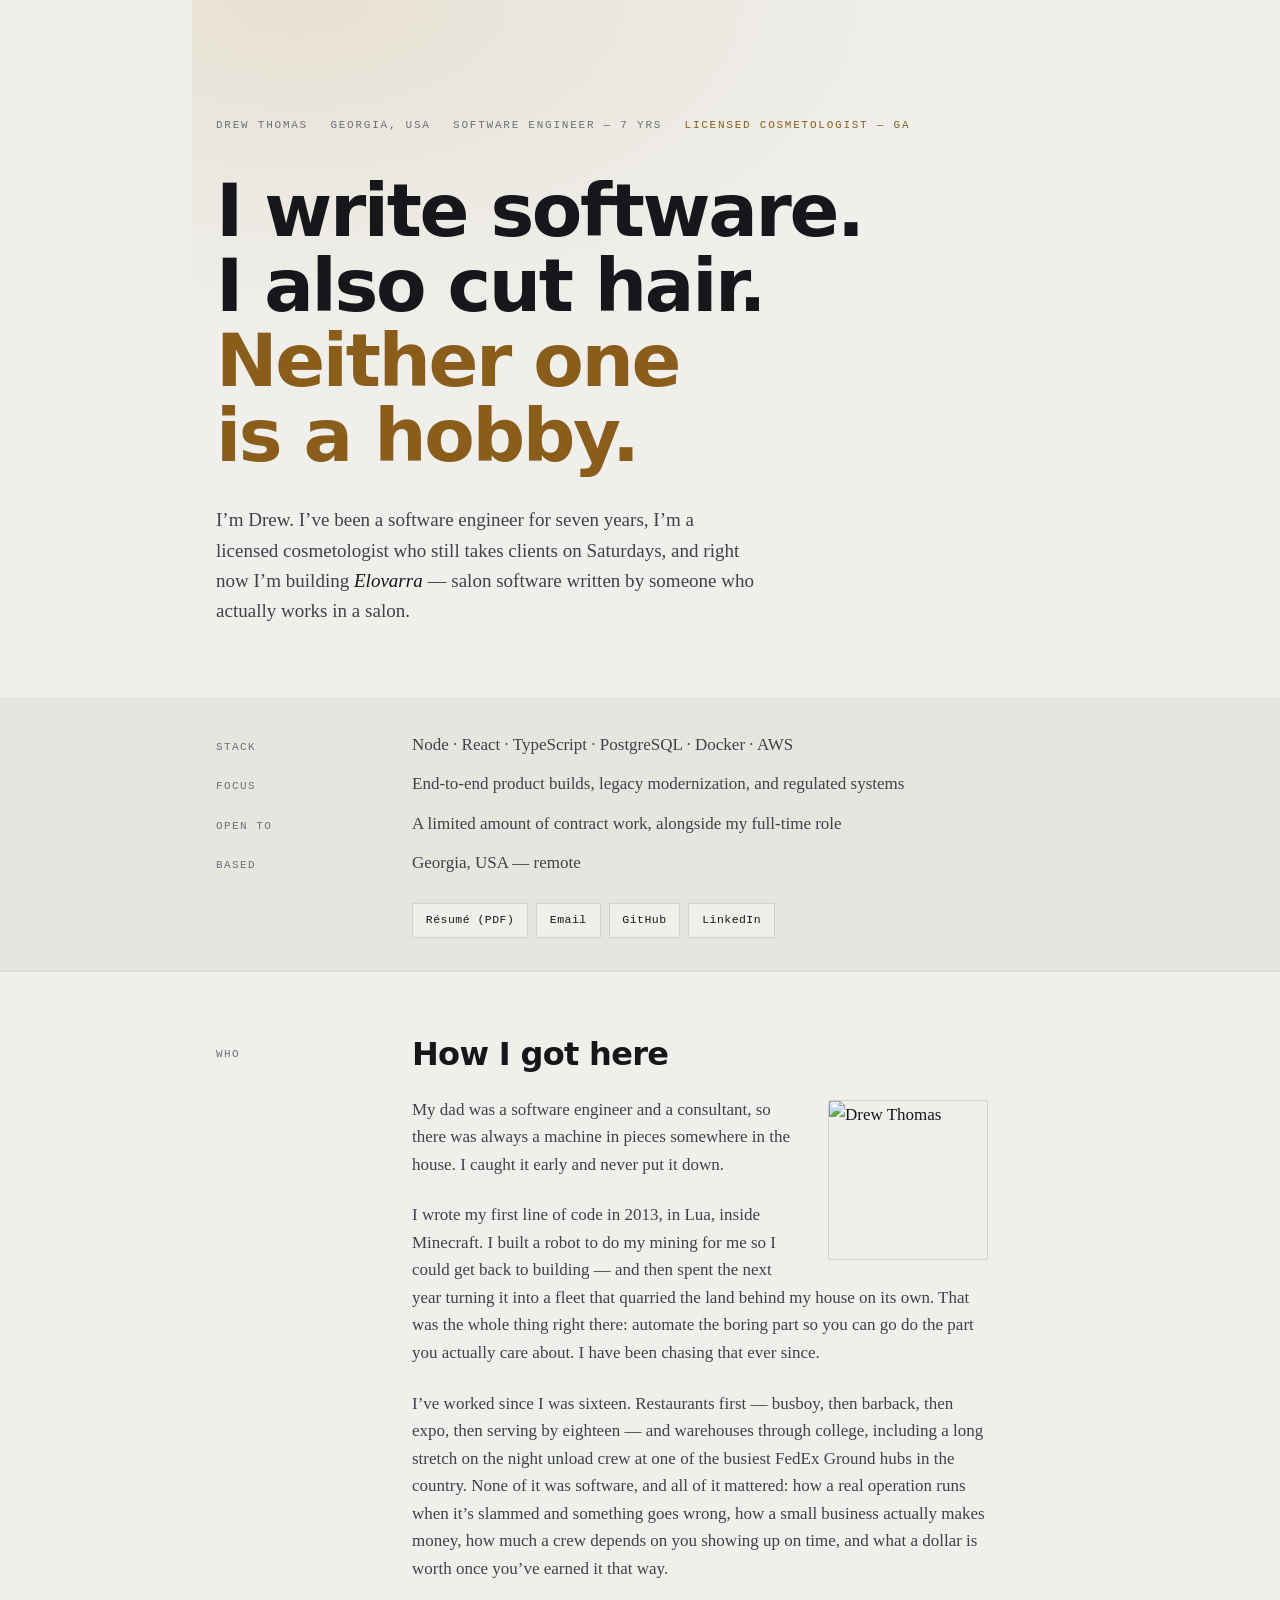
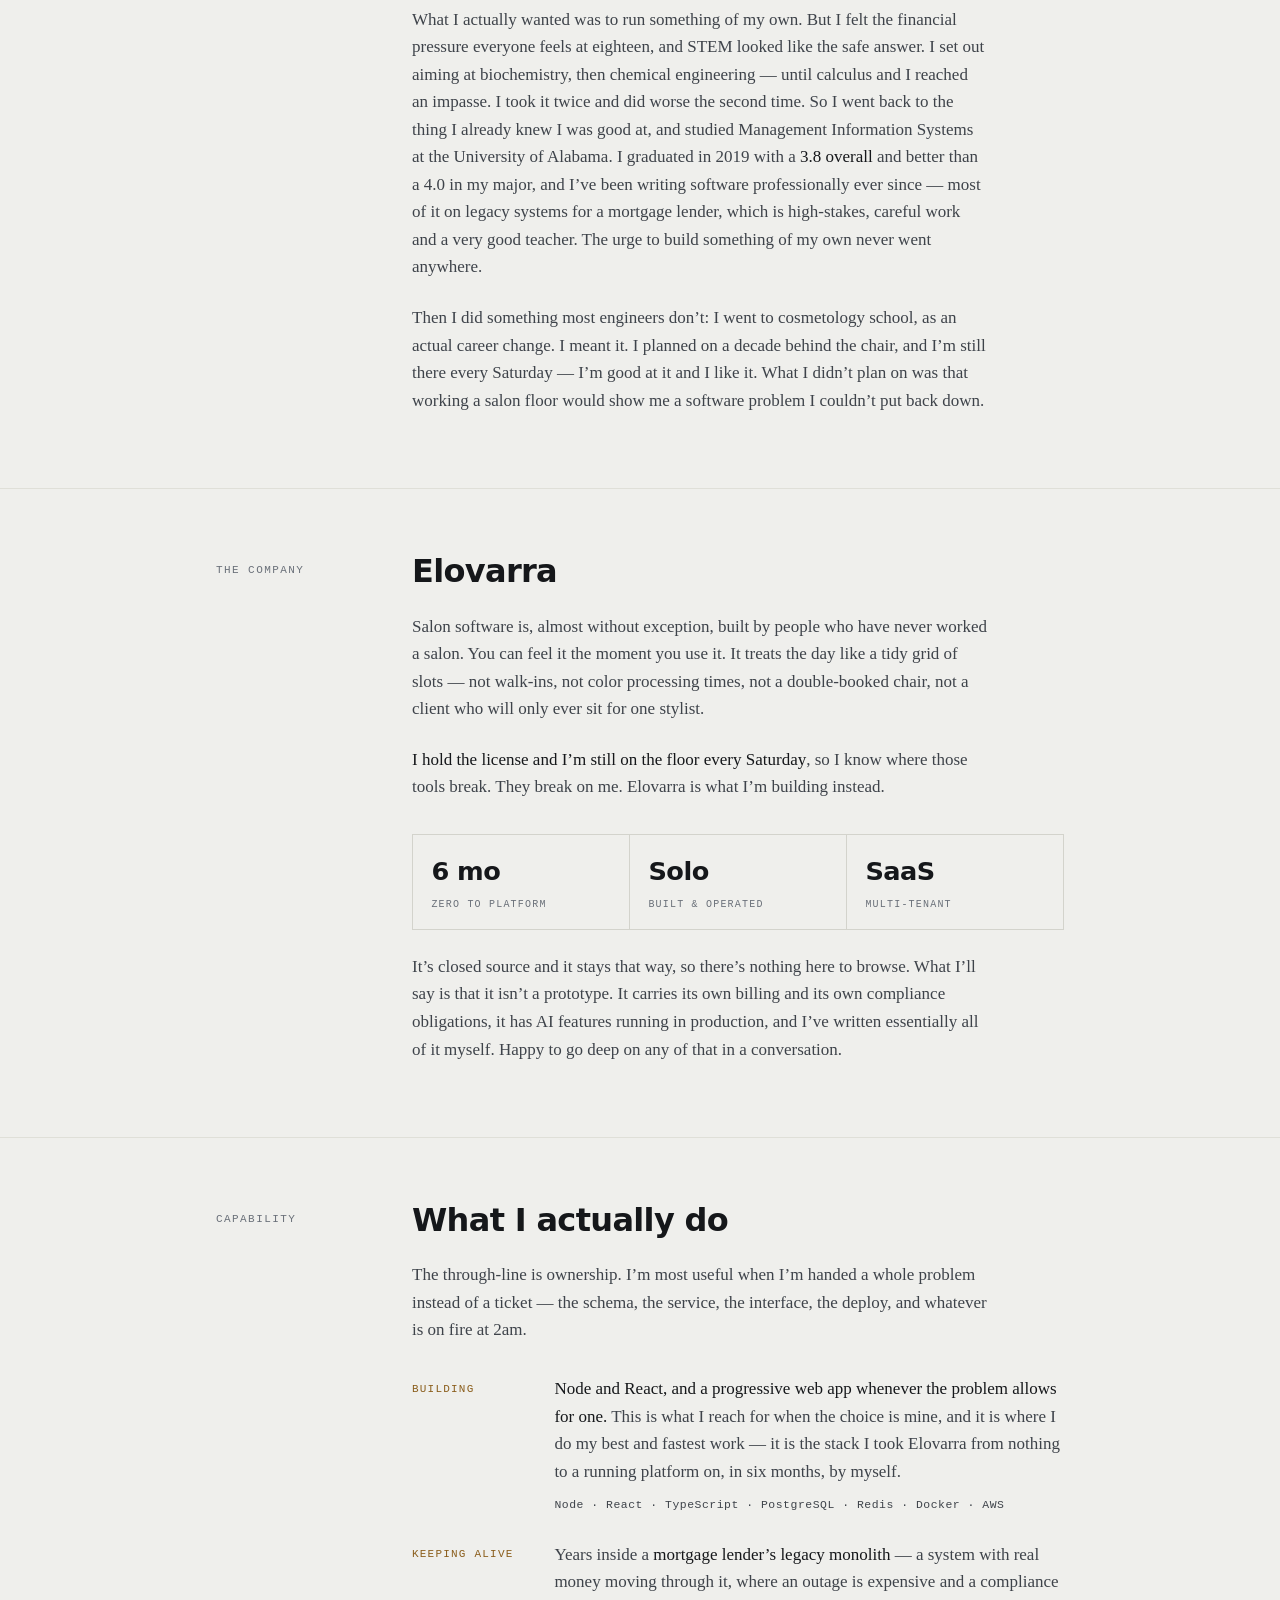
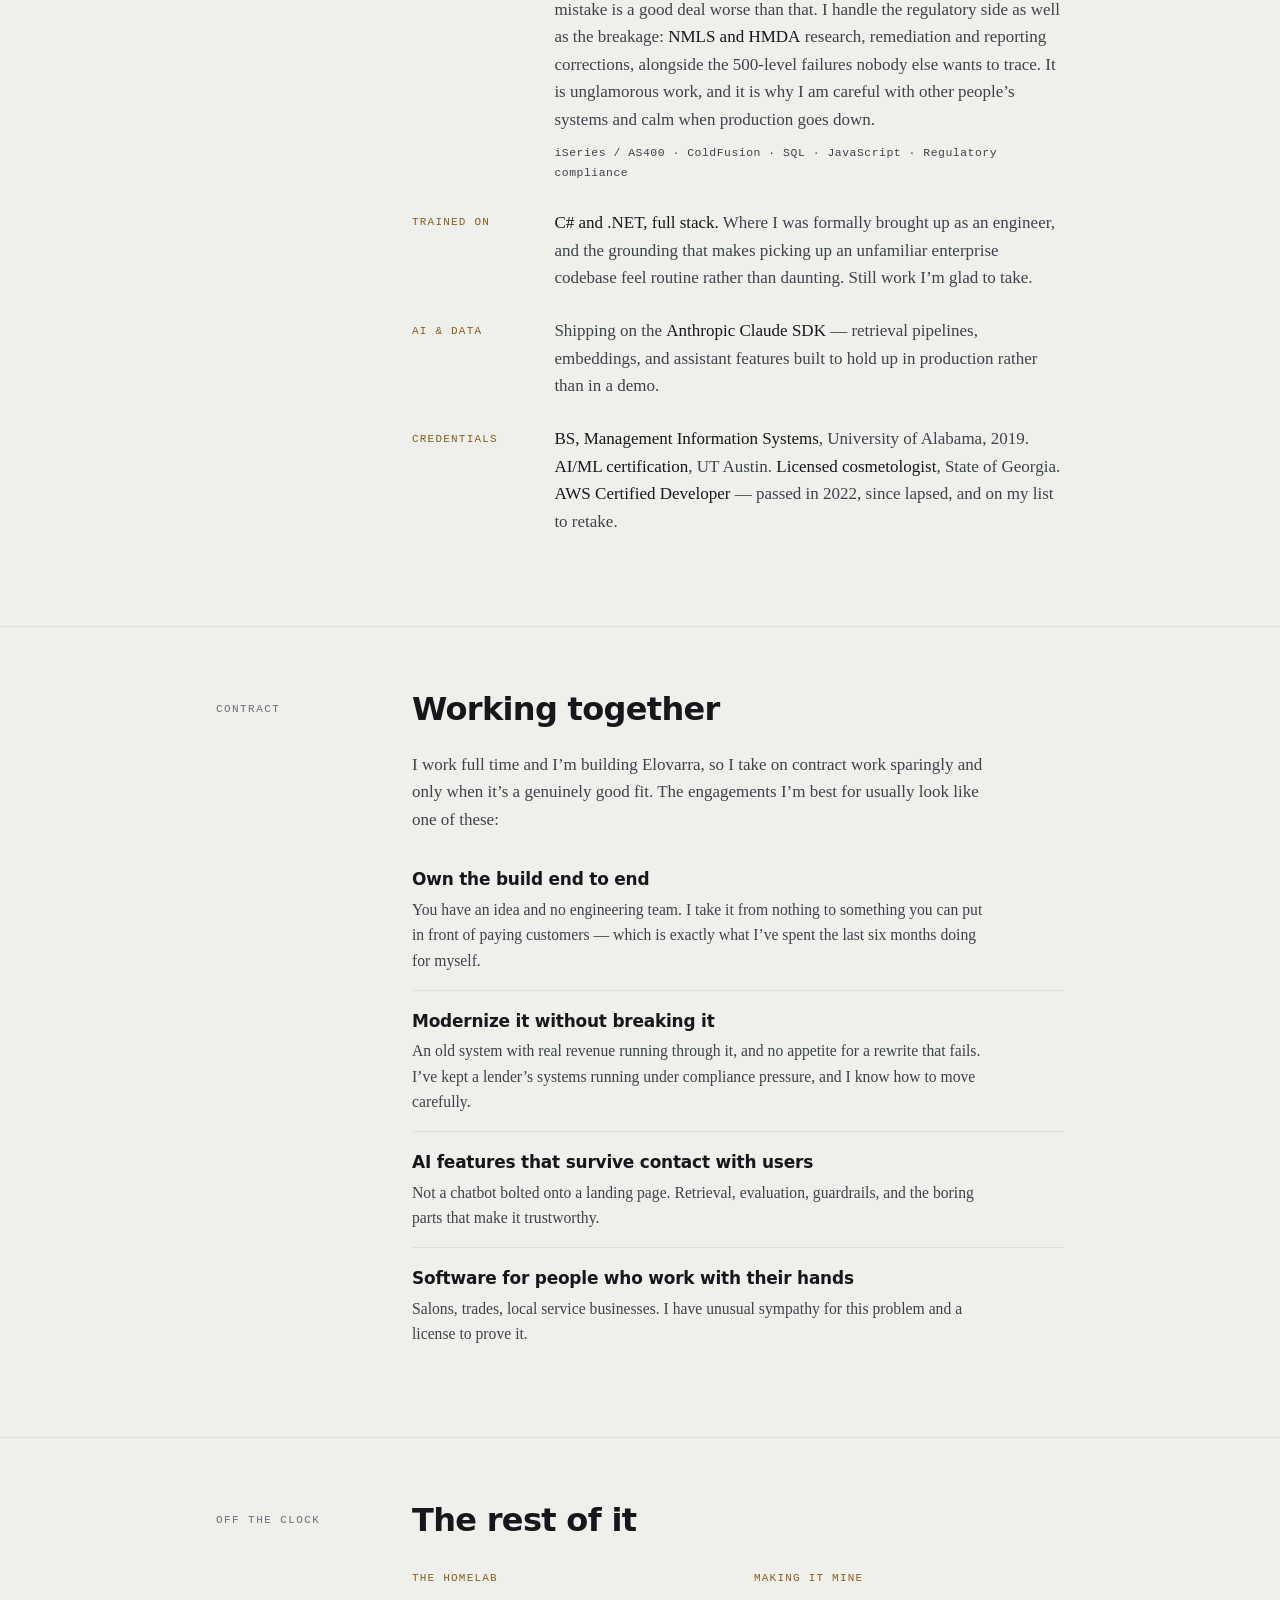
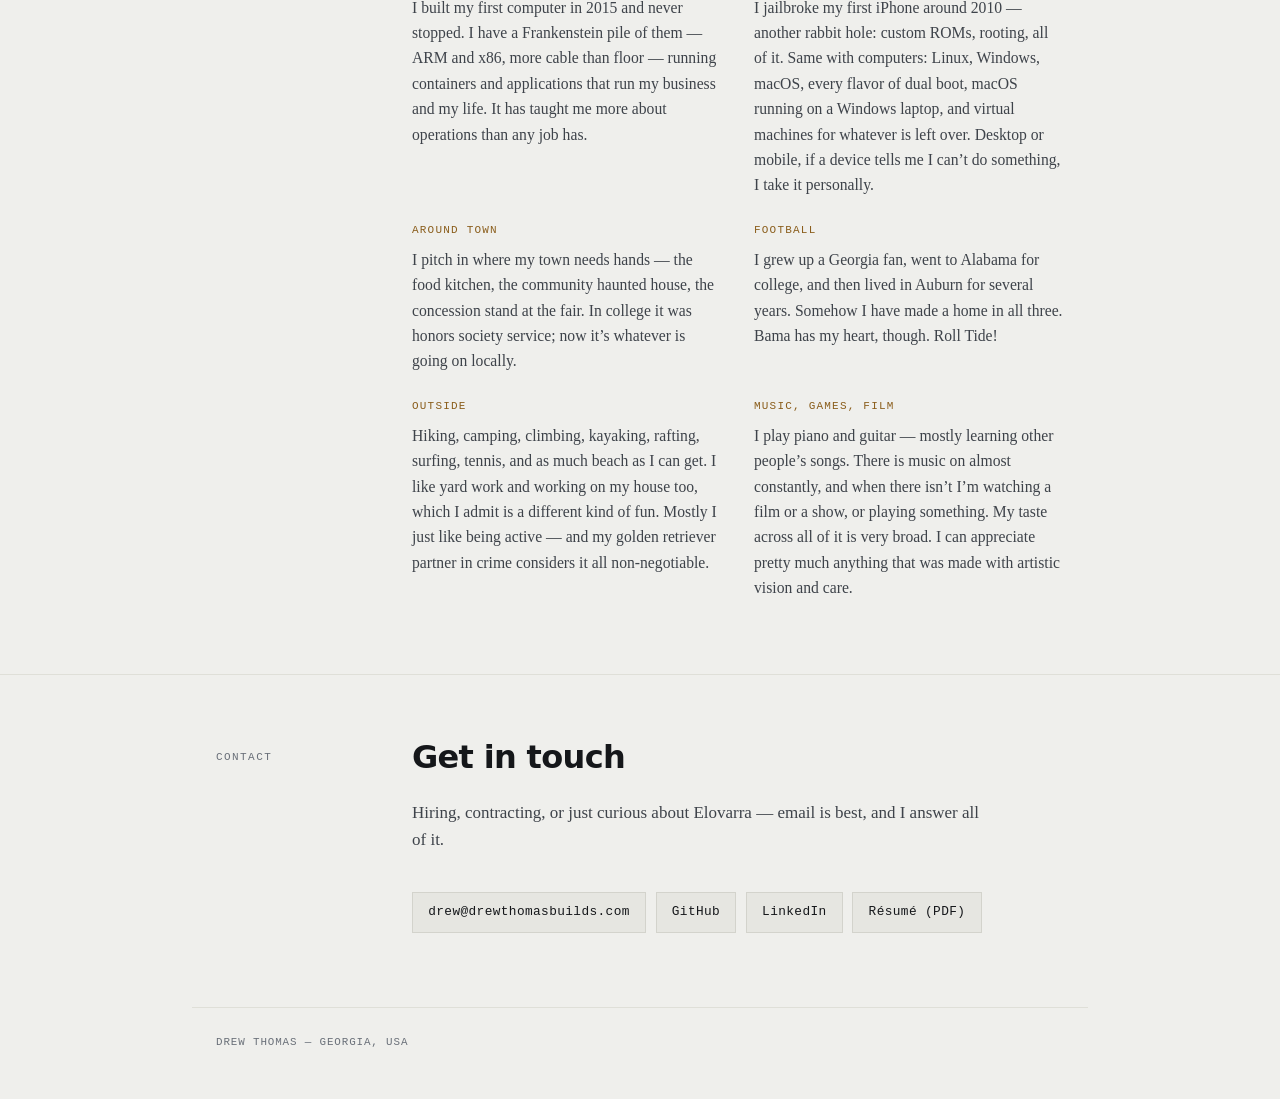
==== commit 7051b4ab: "Set the origin story around the portrait It read as dropped in below the prose because it was — .col" ====
--- a/public/index.html
+++ b/public/index.html
@@ -117,11 +117,24 @@
 .col p strong{color:var(--ink); font-weight:500}
 .col p em{font-style:italic}
 
-/* Portrait — closes the origin story; sized to sit inside the prose, not above it */
-.portrait{margin:.35rem 0 0}
+/* Portrait — floats into the origin story so the text sets around it.
+   .prose exists because .col is a flex column, and floats do not apply to
+   flex items; the paragraphs need one shared block context to wrap inside. */
+.prose{max-width:36rem}
+.prose p{margin:0 0 1.45rem}
+.prose p:last-child{margin-bottom:0}
+.prose::after{content:''; display:block; clear:both}
+.portrait{
+  float:right; margin:.3rem 0 1.1rem 1.6rem; width:clamp(7.5rem,19vw,10rem);
+  shape-outside:inset(0 round 2px);
+}
 .portrait img{
-  display:block; width:clamp(8.5rem,20vw,10.5rem); height:auto; aspect-ratio:1;
+  display:block; width:100%; height:auto; aspect-ratio:1;
   object-fit:cover; border-radius:2px; border:1px solid var(--rule);
+}
+@media (max-width:34rem){
+  /* Too narrow to set type beside it — the wrap would leave 12-character lines */
+  .portrait{float:none; width:9rem; margin:0 0 1.45rem}
 }
 
 /* ─── Stat strip ───────────────────────────────────────── */
@@ -332,6 +345,14 @@
     <div class="rail">Who</div>
     <div class="col">
       <h2 class="h">How I got here</h2>
+      <div class="prose">
+      <figure class="portrait">
+        <picture>
+          <source srcset="/drew-thomas.webp" type="image/webp">
+          <img src="/drew-thomas.jpg" width="400" height="400" alt="Drew Thomas"
+               loading="lazy" decoding="async">
+        </picture>
+      </figure>
       <p>
         My dad was a software engineer and a consultant, so there was always a machine in
         pieces somewhere in the house. I caught it early and never put it down.
@@ -371,13 +392,7 @@
         didn&rsquo;t plan on was that working a salon floor would show me a software problem I
         couldn&rsquo;t put back down.
       </p>
-      <figure class="portrait">
-        <picture>
-          <source srcset="/drew-thomas.webp" type="image/webp">
-          <img src="/drew-thomas.jpg" width="400" height="400" alt="Drew Thomas"
-               loading="lazy" decoding="async">
-        </picture>
-      </figure>
+      </div>
     </div>
   </div>
 </section>
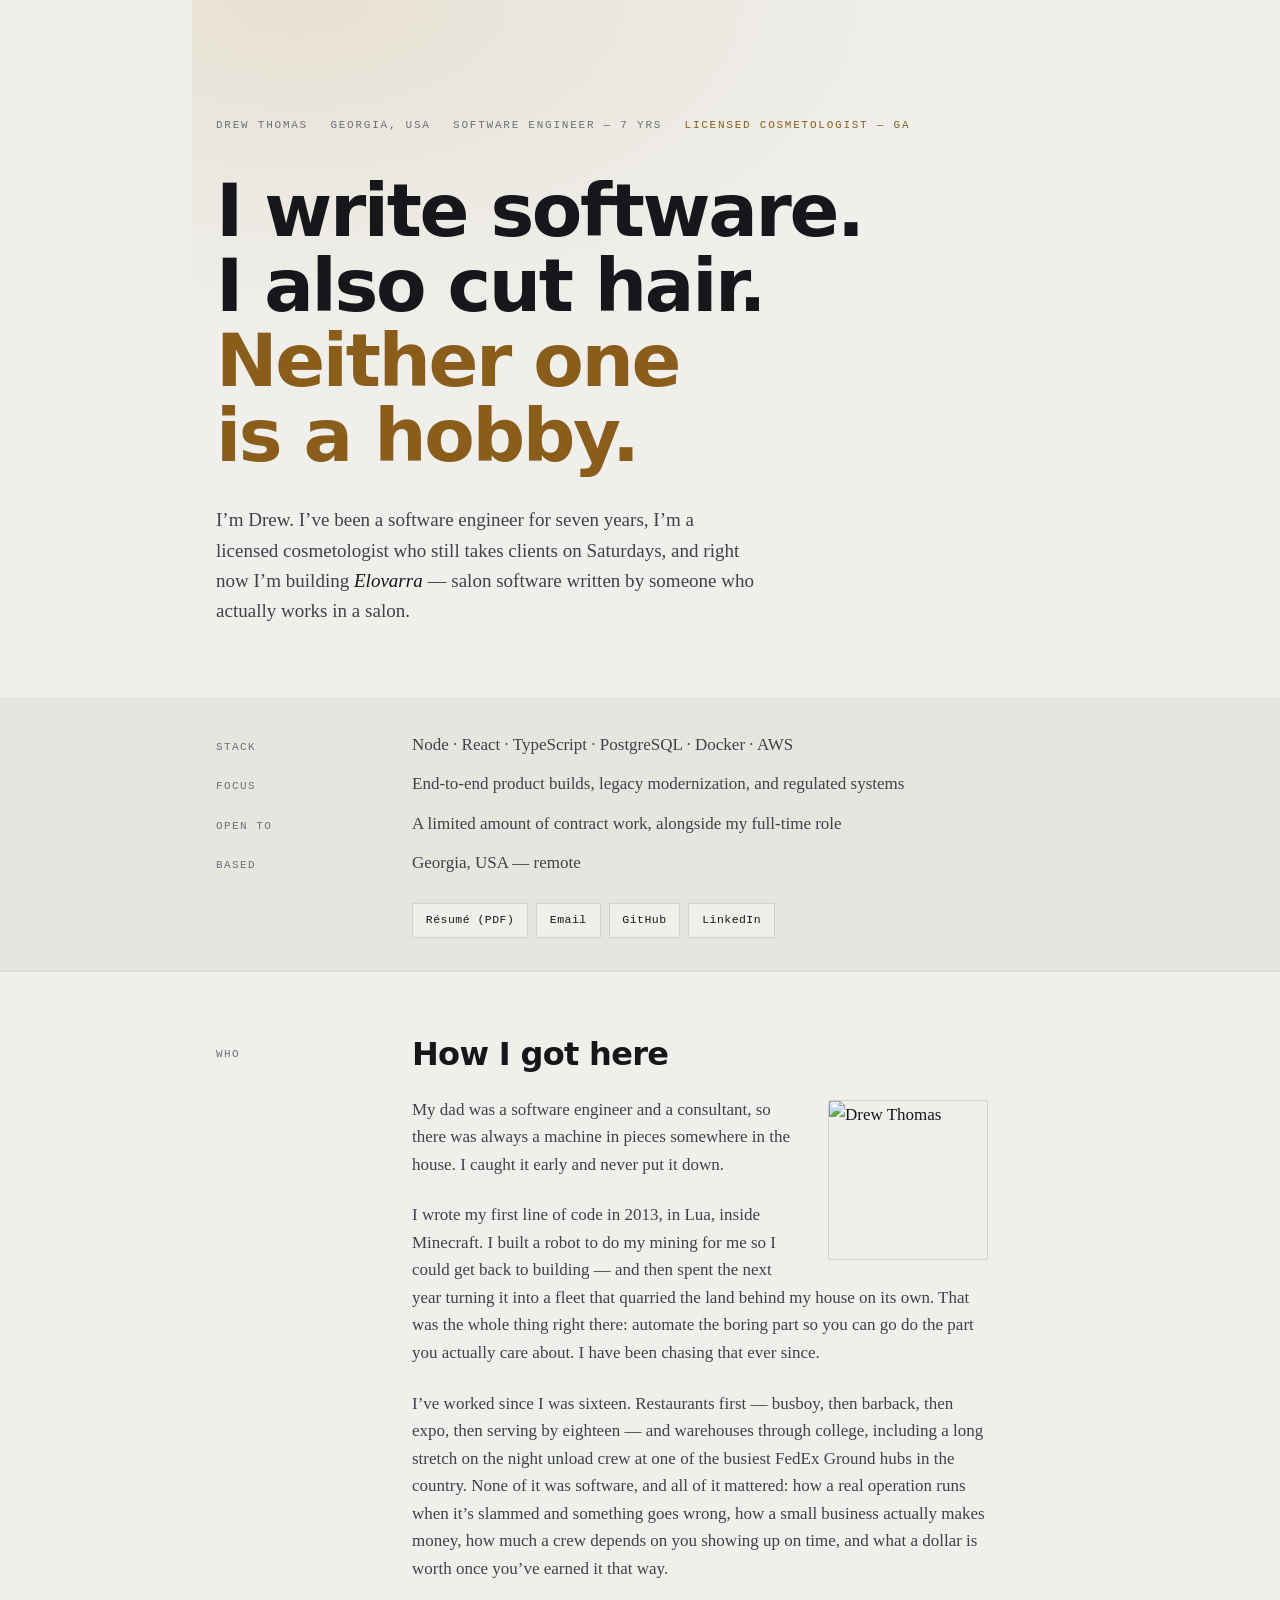
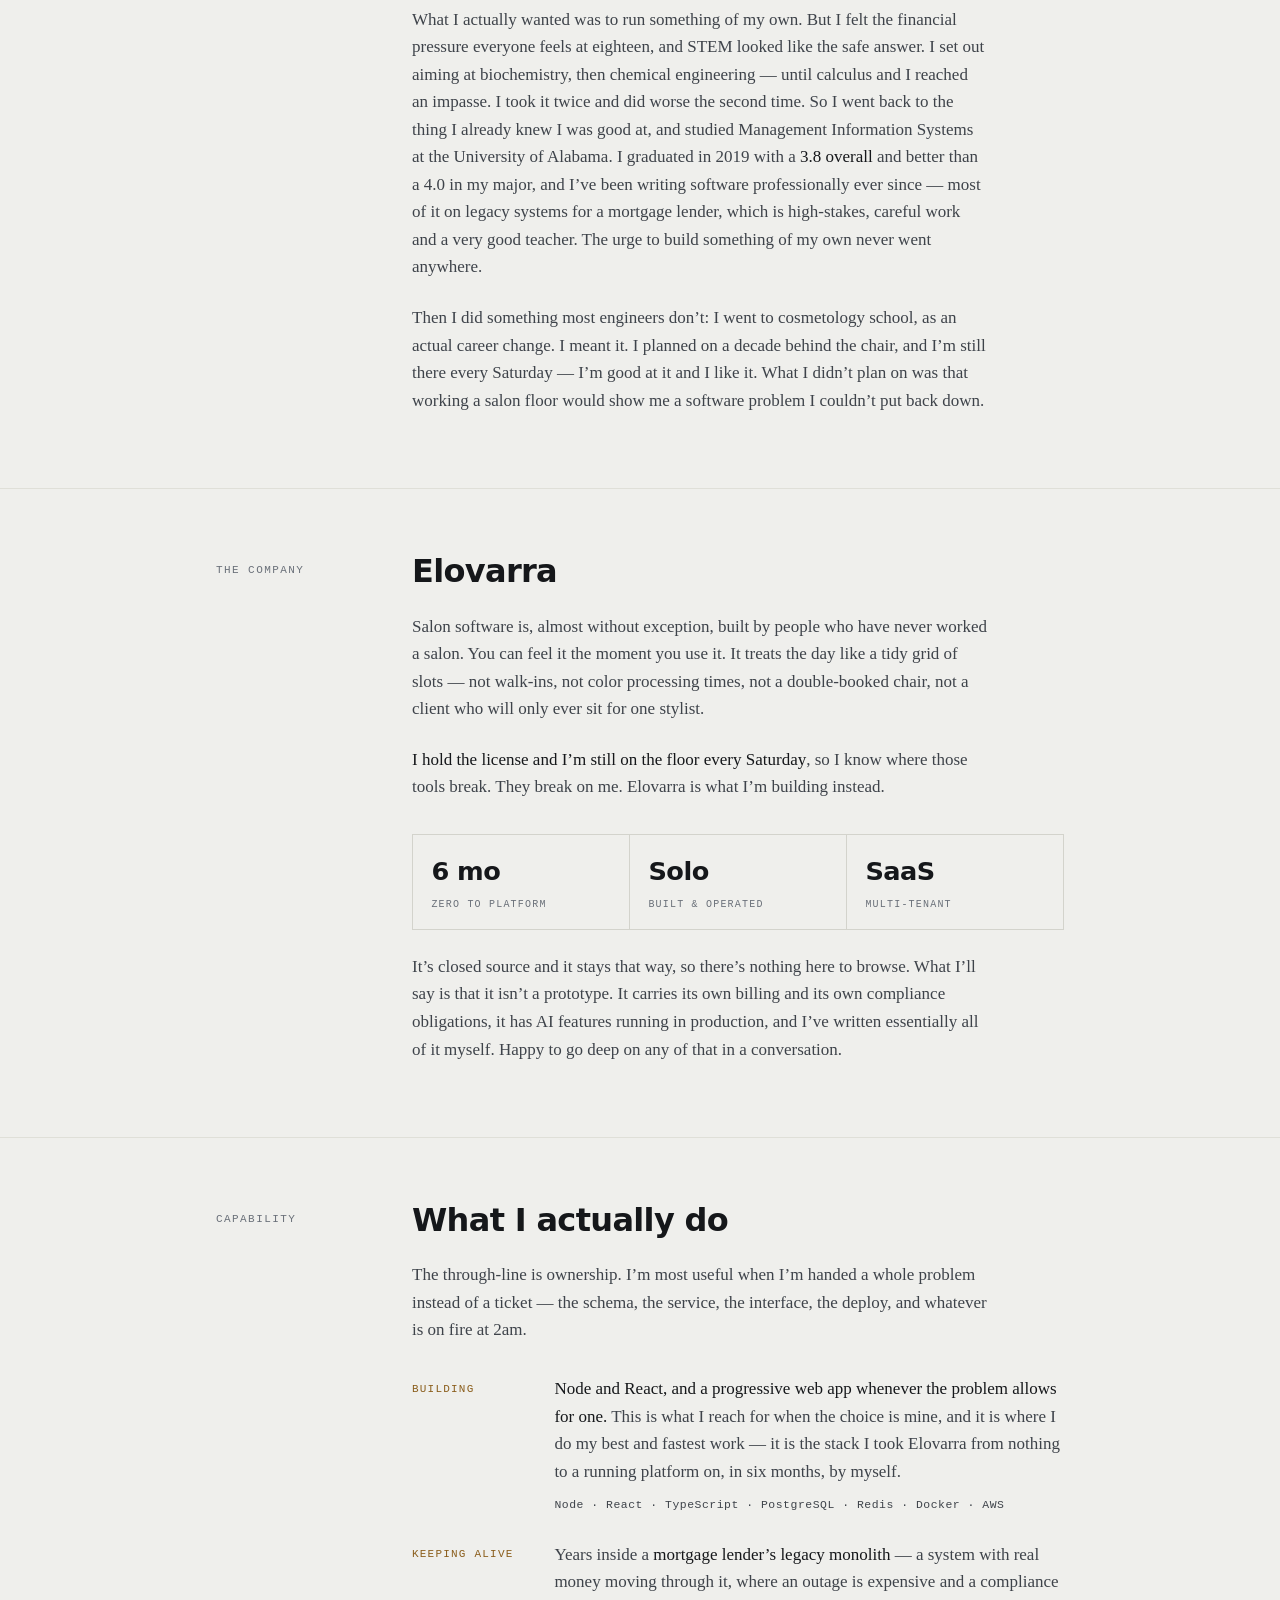
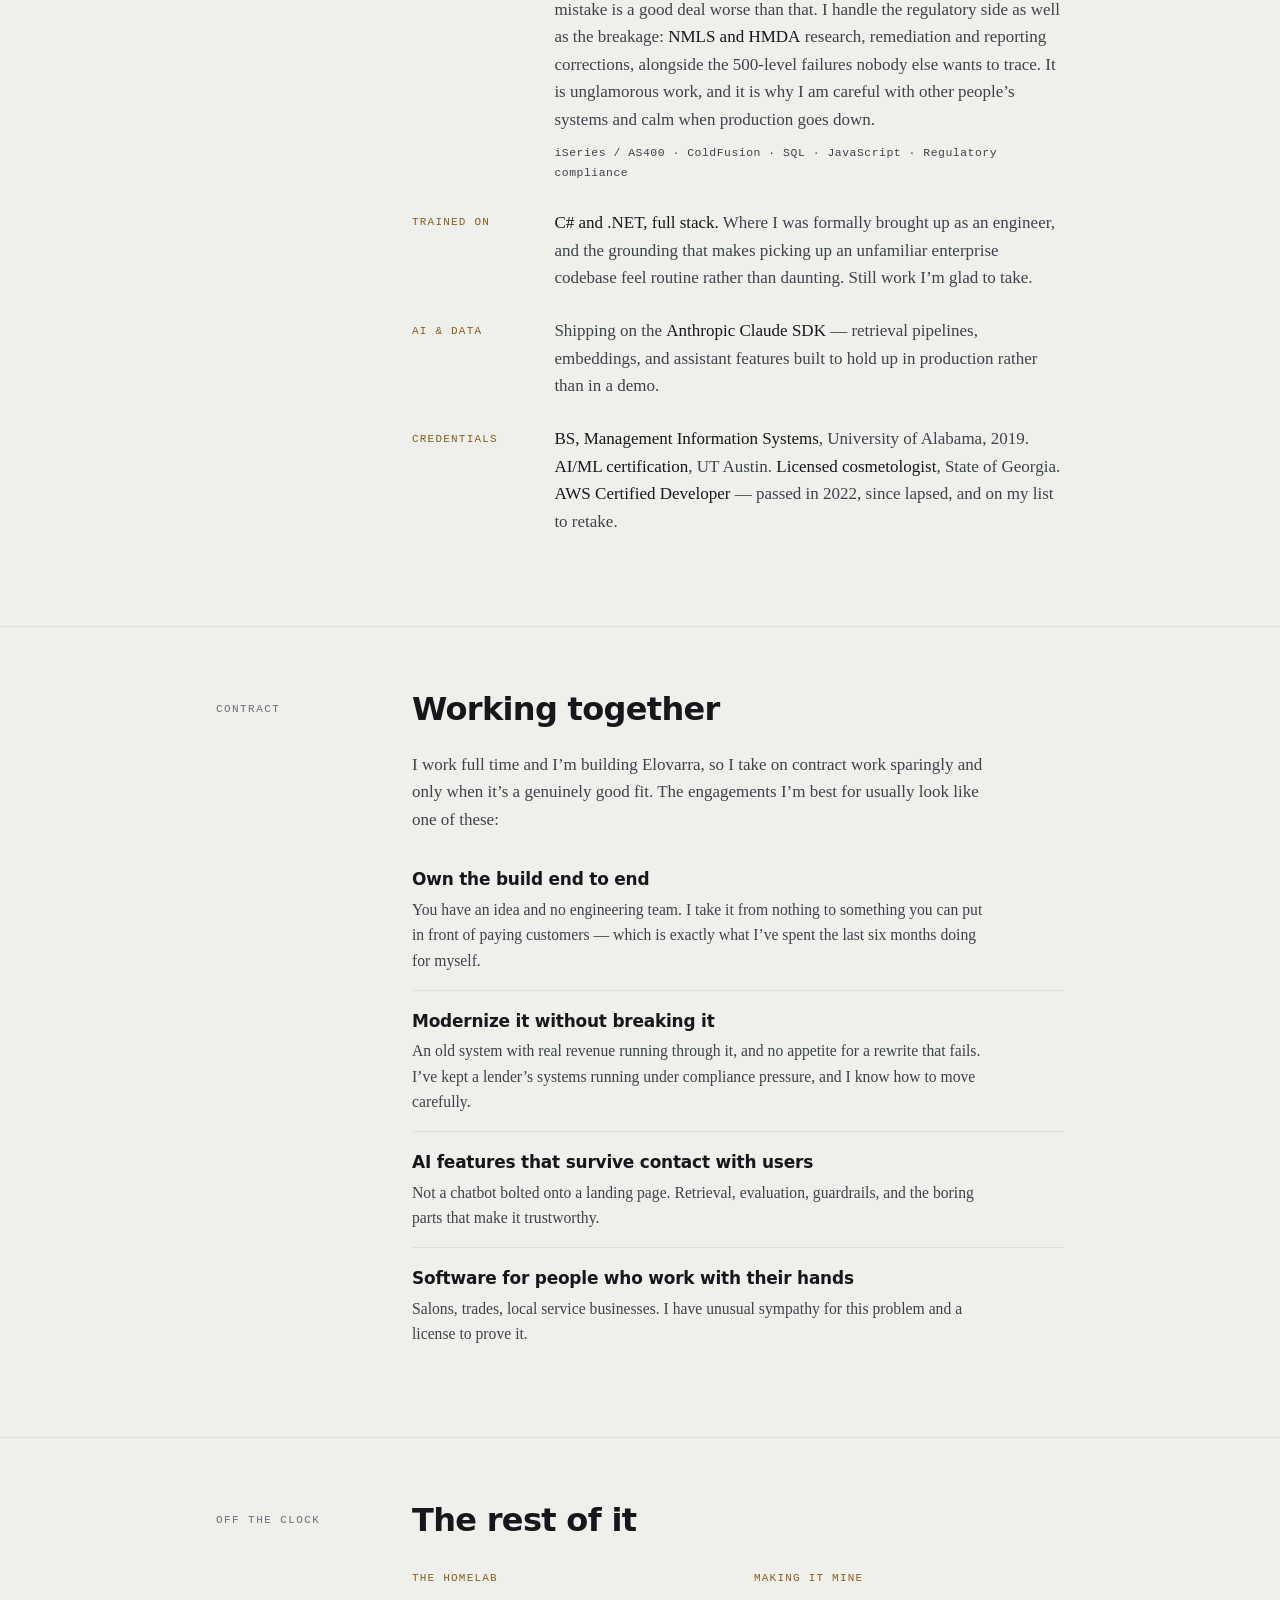
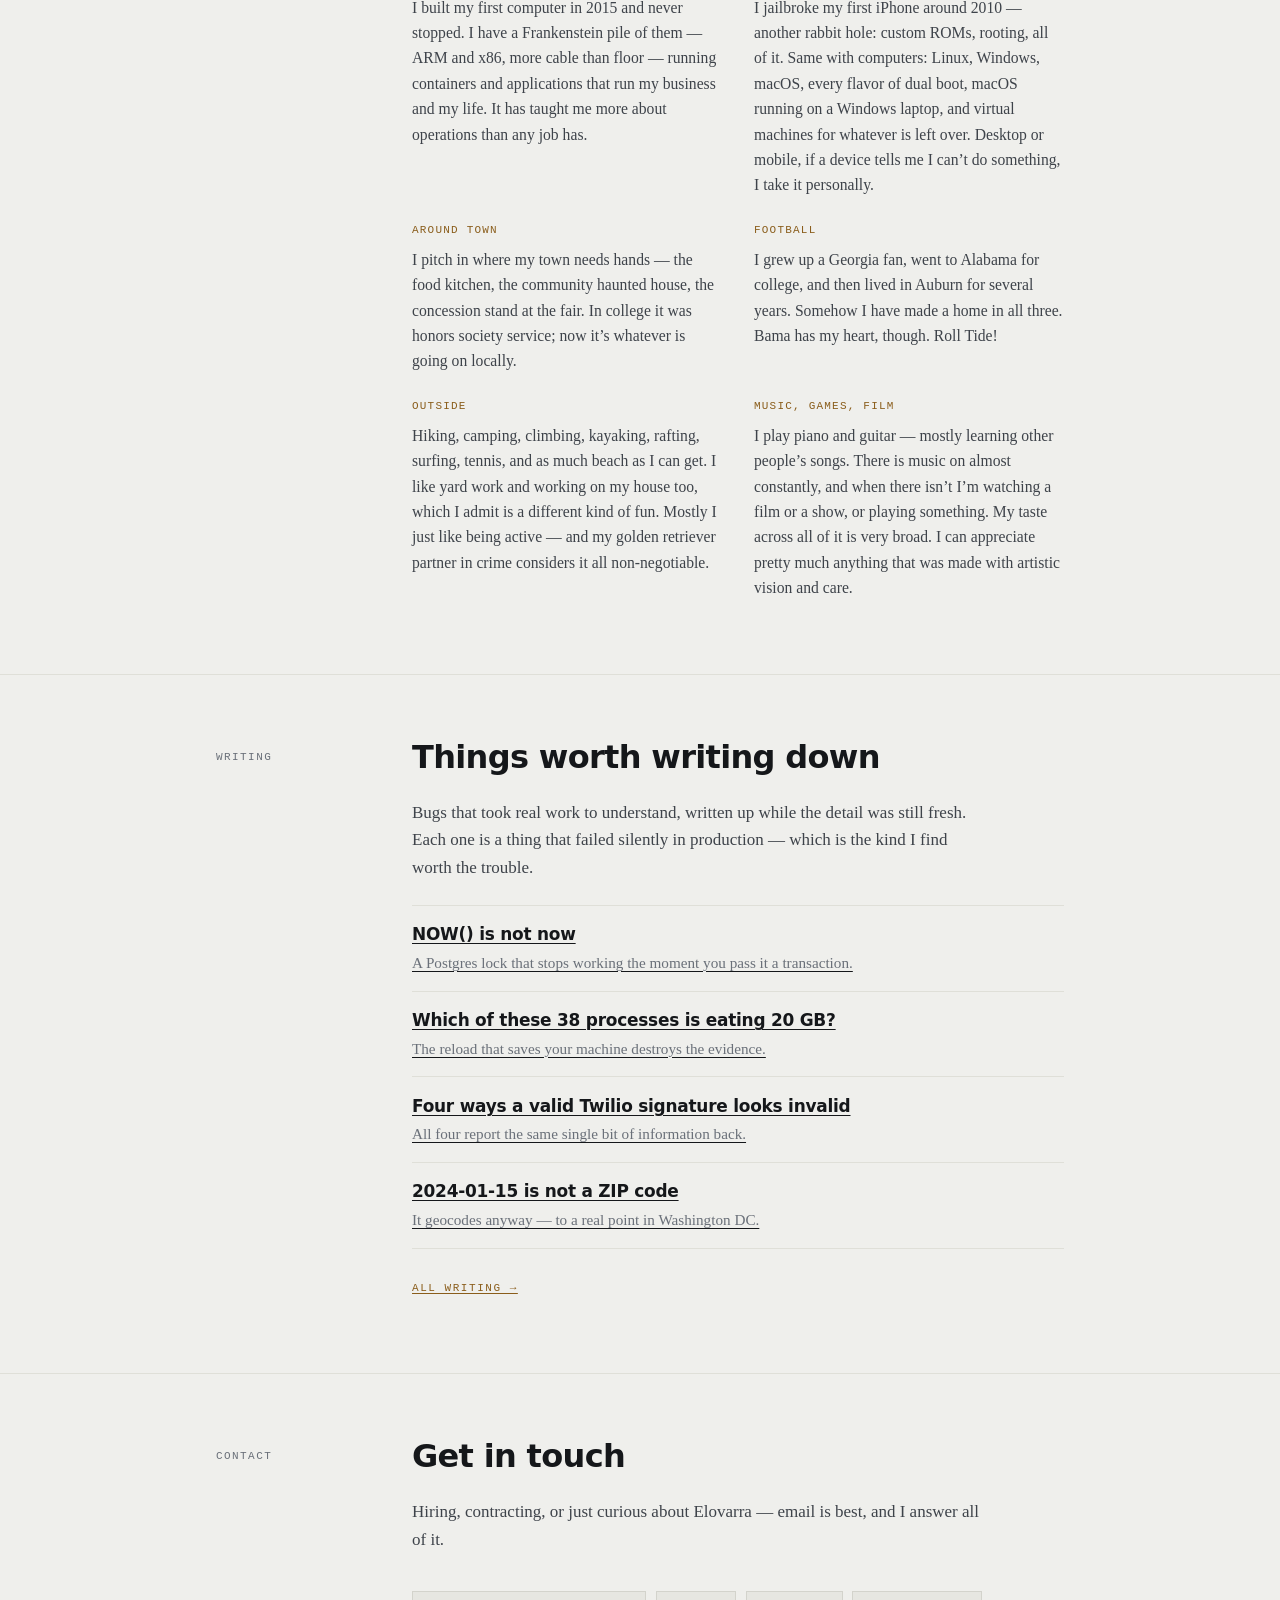
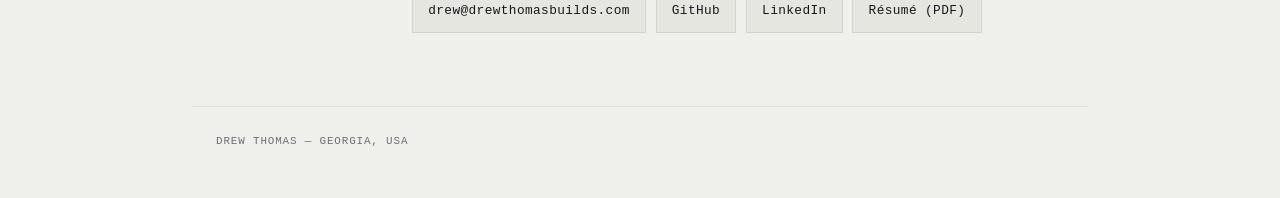
==== commit 9bf40157: "Four more posts, and make the writing findable from the page The topbar tracks your position through" ====
--- a/public/index.html
+++ b/public/index.html
@@ -137,6 +137,22 @@
   .portrait{float:none; width:9rem; margin:0 0 1.45rem}
 }
 
+/* ─── Writing list ─────────────────────────────────────── */
+.notes{list-style:none; margin:0; padding:0; display:flex; flex-direction:column}
+.notes li{border-top:1px solid var(--rule-soft)}
+.notes li:last-child{border-bottom:1px solid var(--rule-soft)}
+.notes a{display:block; padding:.95rem 0; border:0; color:inherit}
+.notes a:hover .nt{color:var(--brass)}
+.nt{
+  font-family:var(--display); font-weight:600; font-size:1.06rem;
+  letter-spacing:-.014em; color:var(--ink); display:block; margin-bottom:.15rem;
+}
+.nd{color:var(--slate); font-size:.95rem; display:block; max-width:34rem}
+.more{
+  font-family:var(--mono); font-size:.6875rem; letter-spacing:.14em;
+  text-transform:uppercase; border:0;
+}
+
 /* ─── Stat strip ───────────────────────────────────────── */
 .stats{
   display:grid; grid-template-columns:repeat(auto-fit,minmax(8.5rem,1fr));
@@ -296,6 +312,7 @@
     <a href="#capability">Capability</a>
     <a href="#contract">Contract</a>
     <a href="#life">Off the clock</a>
+    <a href="#writing">Writing</a>
     <a href="#contact">Contact</a>
   </div>
 </nav>
@@ -573,6 +590,47 @@
   </div>
 </section>
 
+<section class="band" id="writing">
+  <div class="grid">
+    <div class="rail">Writing</div>
+    <div class="col">
+      <h2 class="h">Things worth writing down</h2>
+      <p>
+        Bugs that took real work to understand, written up while the detail was still fresh.
+        Each one is a thing that failed silently in production &mdash; which is the kind I find
+        worth the trouble.
+      </p>
+      <ul class="notes">
+        <li>
+          <a href="/writing/postgres-now-vs-clock-timestamp.html">
+            <span class="nt">NOW() is not now</span>
+            <span class="nd">A Postgres lock that stops working the moment you pass it a transaction.</span>
+          </a>
+        </li>
+        <li>
+          <a href="/writing/which-of-these-38-processes.html">
+            <span class="nt">Which of these 38 processes is eating 20 GB?</span>
+            <span class="nd">The reload that saves your machine destroys the evidence.</span>
+          </a>
+        </li>
+        <li>
+          <a href="/writing/twilio-signature-behind-a-proxy.html">
+            <span class="nt">Four ways a valid Twilio signature looks invalid</span>
+            <span class="nd">All four report the same single bit of information back.</span>
+          </a>
+        </li>
+        <li>
+          <a href="/writing/a-date-is-not-a-zip-code.html">
+            <span class="nt">2024-01-15 is not a ZIP code</span>
+            <span class="nd">It geocodes anyway &mdash; to a real point in Washington DC.</span>
+          </a>
+        </li>
+      </ul>
+      <p><a class="more" href="/writing.html">All writing &rarr;</a></p>
+    </div>
+  </div>
+</section>
+
 <section class="band" id="contact">
   <div class="grid">
     <div class="rail">Contact</div>
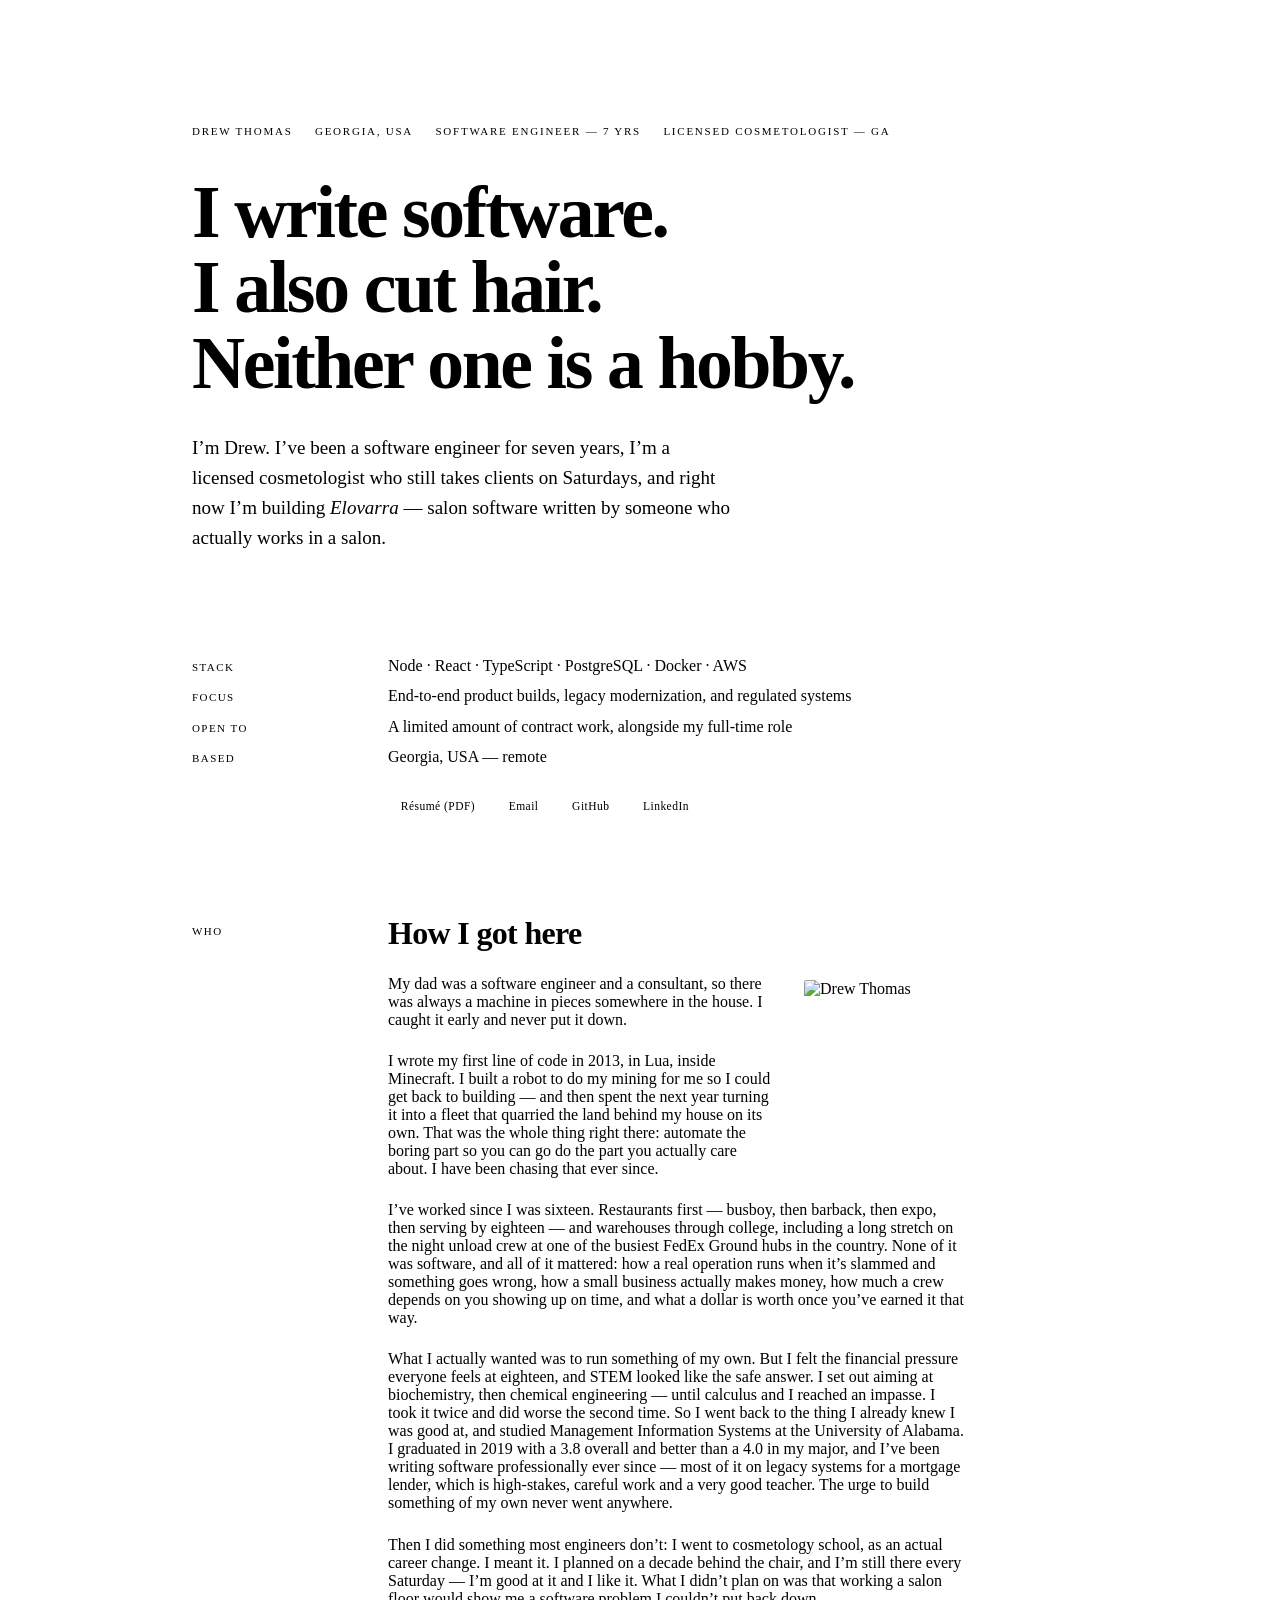
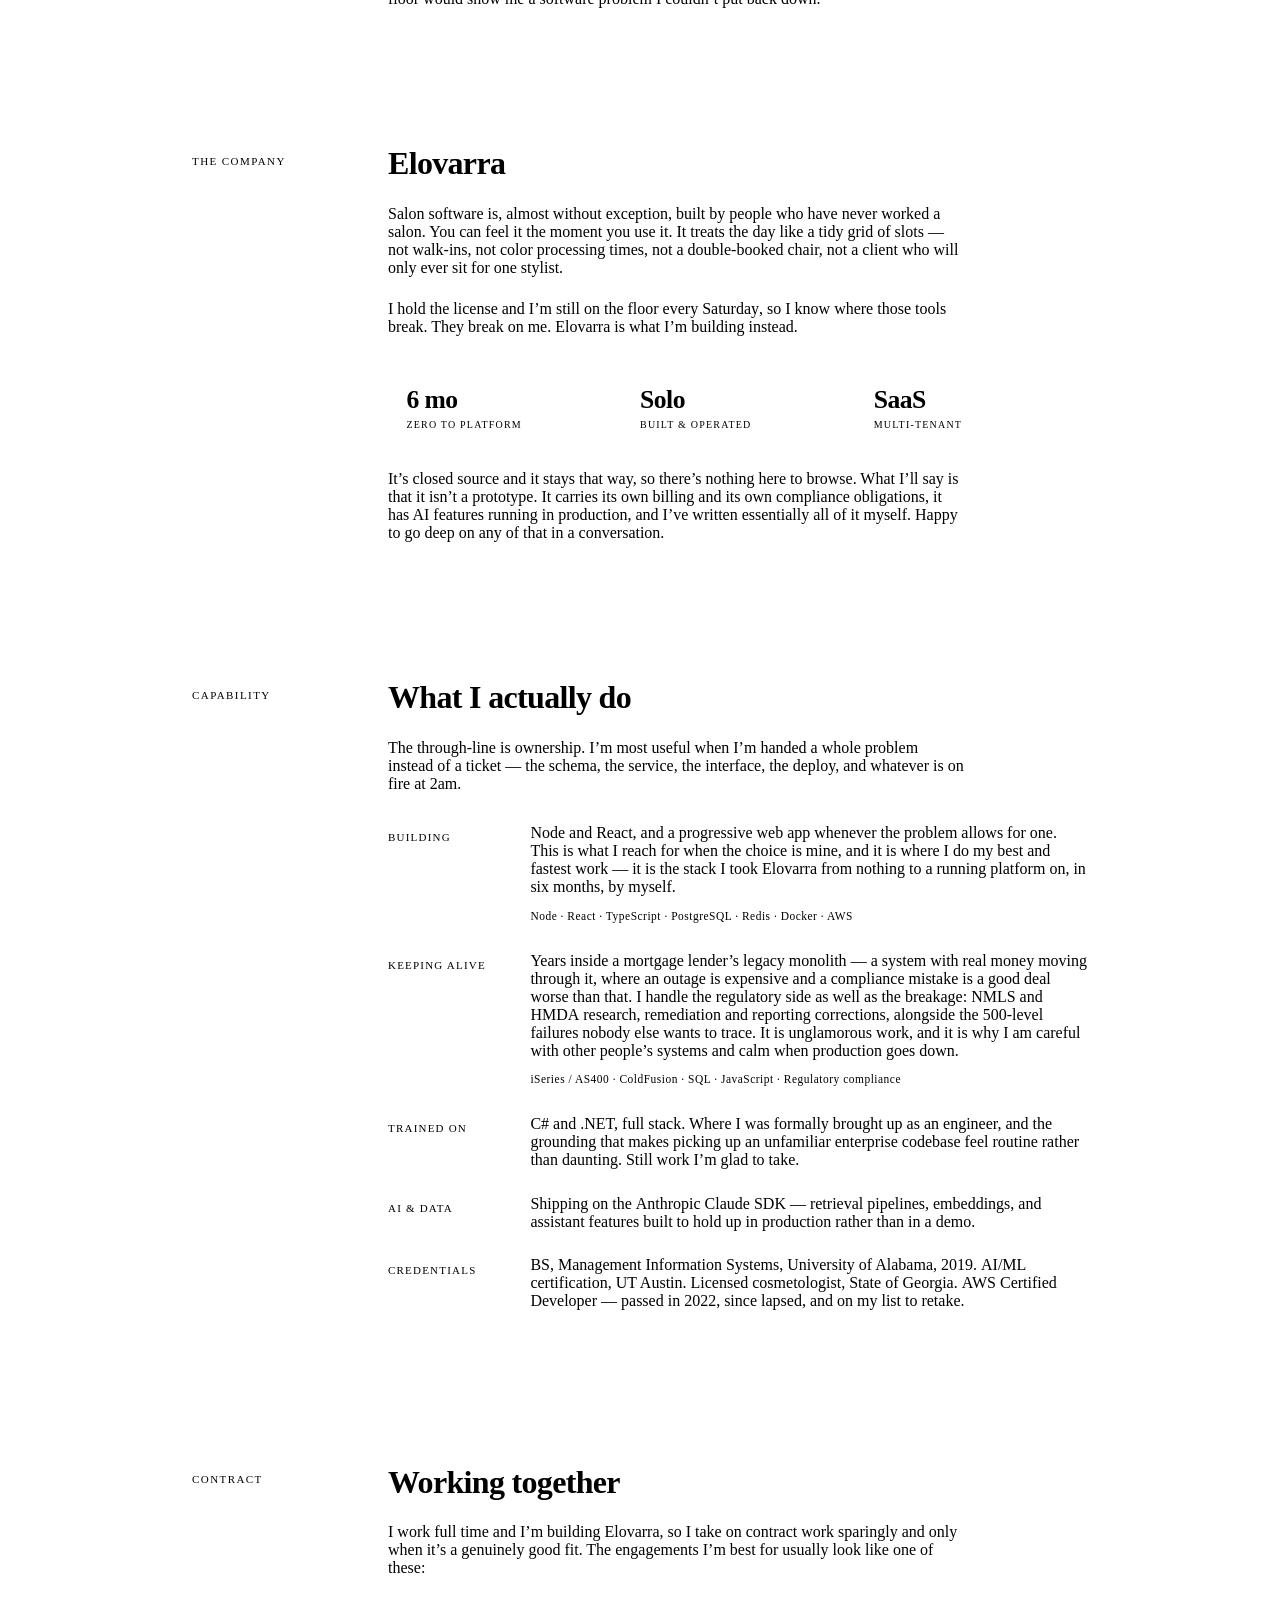
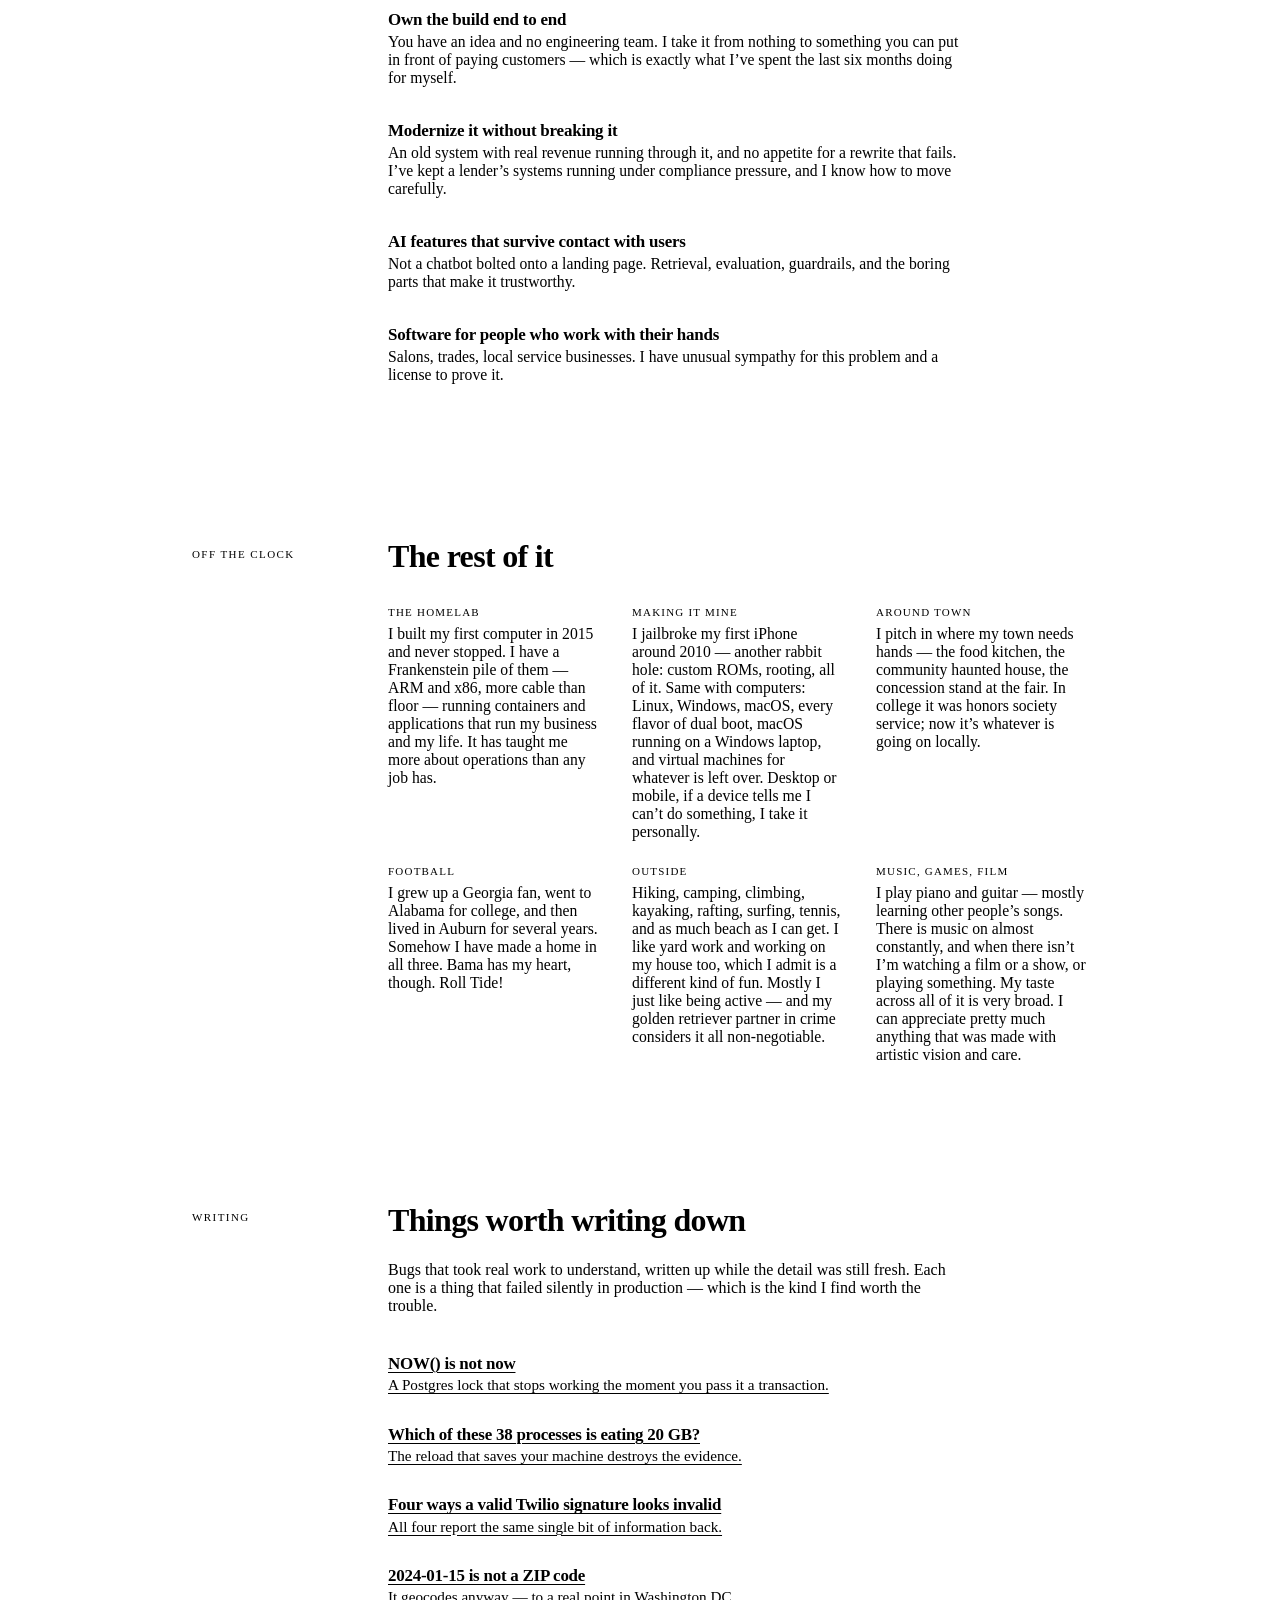
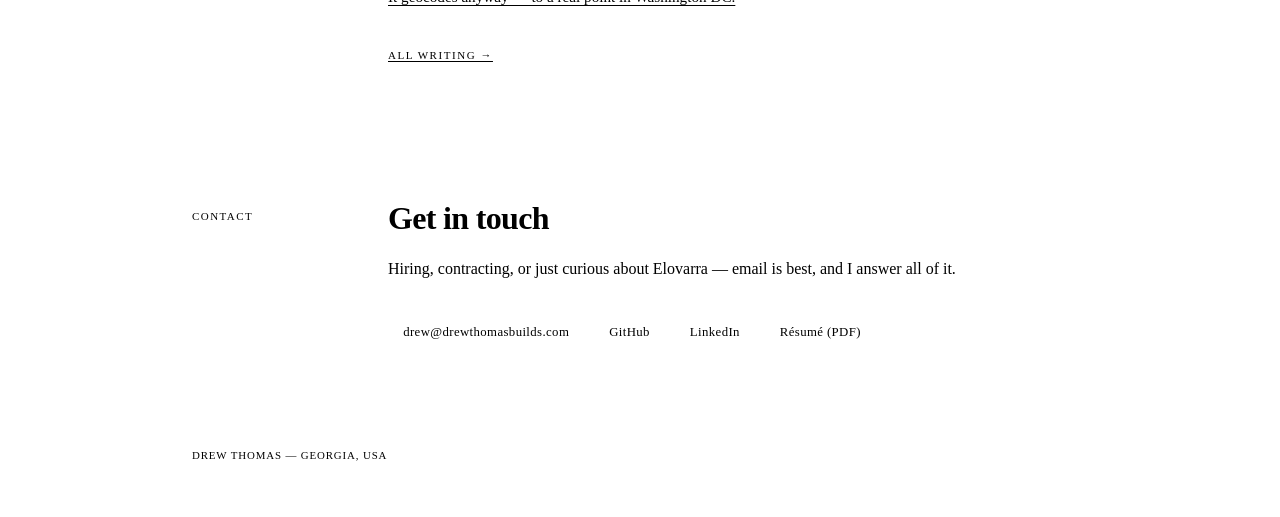
==== commit bd4ce1cc: "One palette, in one file Shipping the writing section left the design tokens copied into four places" ====
--- a/public/index.html
+++ b/public/index.html
@@ -18,56 +18,16 @@
 <link rel="preload" href="/fonts/newsreader-400.woff2" as="font" type="font/woff2" crossorigin>
 <link rel="preload" href="/fonts/bricolage-800.woff2" as="font" type="font/woff2" crossorigin>
 <link rel="preload" href="/fonts/plexmono-500.woff2" as="font" type="font/woff2" crossorigin>
+<link rel="stylesheet" href="/base.css">
 <style>
 /* ─── Type ─────────────────────────────────────────────── */
-@font-face{font-family:'Bricolage';src:url(/fonts/bricolage-600.woff2) format('woff2');font-weight:600;font-style:normal;font-display:swap}
-@font-face{font-family:'Bricolage';src:url(/fonts/bricolage-800.woff2) format('woff2');font-weight:800;font-style:normal;font-display:swap}
-@font-face{font-family:'Newsreader';src:url(/fonts/newsreader-400.woff2) format('woff2');font-weight:400;font-style:normal;font-display:swap}
-@font-face{font-family:'Newsreader';src:url(/fonts/newsreader-500.woff2) format('woff2');font-weight:500;font-style:normal;font-display:swap}
-@font-face{font-family:'Newsreader';src:url(/fonts/newsreader-400-italic.woff2) format('woff2');font-weight:400;font-style:italic;font-display:swap}
-@font-face{font-family:'PlexMono';src:url(/fonts/plexmono-400.woff2) format('woff2');font-weight:400;font-style:normal;font-display:swap}
-@font-face{font-family:'PlexMono';src:url(/fonts/plexmono-500.woff2) format('woff2');font-weight:500;font-style:normal;font-display:swap}
 
 /* ─── Tokens: light is the base, both dark states override ─ */
-:root{
-  --paper:#EFEFEC; --surface:#E6E6E1; --sunk:#E0E0DA;
-  --ink:#15171A; --ink-soft:#3E434A; --slate:#6A7079;
-  --rule:#D3D3CC; --rule-soft:#DFDFD8;
-  --brass:#8A5D1B; --brass-lit:#B8802E; --verdigris:#3A6259;
-  --glow:rgba(184,128,46,.13);
-  --display:'Bricolage',system-ui,sans-serif;
-  --body:'Newsreader',Georgia,serif;
-  --mono:'PlexMono',ui-monospace,monospace;
-}
-@media (prefers-color-scheme:dark){
-  :root:not([data-theme="light"]){
-    --paper:#131518; --surface:#1A1D22; --sunk:#0E1013;
-    --ink:#E9E9E5; --ink-soft:#B8BCC2; --slate:#868C94;
-    --rule:#292D33; --rule-soft:#1F2329;
-    --brass:#E0A34A; --brass-lit:#F0BC6E; --verdigris:#78A99B;
-    --glow:rgba(224,163,74,.10);
-  }
-}
-:root[data-theme="dark"]{
-  --paper:#131518; --surface:#1A1D22; --sunk:#0E1013;
-  --ink:#E9E9E5; --ink-soft:#B8BCC2; --slate:#868C94;
-  --rule:#292D33; --rule-soft:#1F2329;
-  --brass:#E0A34A; --brass-lit:#F0BC6E; --verdigris:#78A99B;
-  --glow:rgba(224,163,74,.10);
-}
 
 /* ─── Base ─────────────────────────────────────────────── */
-*{box-sizing:border-box}
-html{-webkit-text-size-adjust:100%}
-body{
-  margin:0; background:var(--paper); color:var(--ink);
-  font-family:var(--body); font-size:1.0625rem; line-height:1.62;
-  font-synthesis-weight:none; -webkit-font-smoothing:antialiased;
-}
 p{margin:0}
 a{color:var(--brass); text-underline-offset:.18em; text-decoration-thickness:.06em}
 a:hover{color:var(--brass-lit)}
-:focus-visible{outline:2px solid var(--brass-lit); outline-offset:3px; border-radius:2px}
 
 /* ─── The rail grid ────────────────────────────────────── */
 .band{border-top:1px solid var(--rule-soft)}
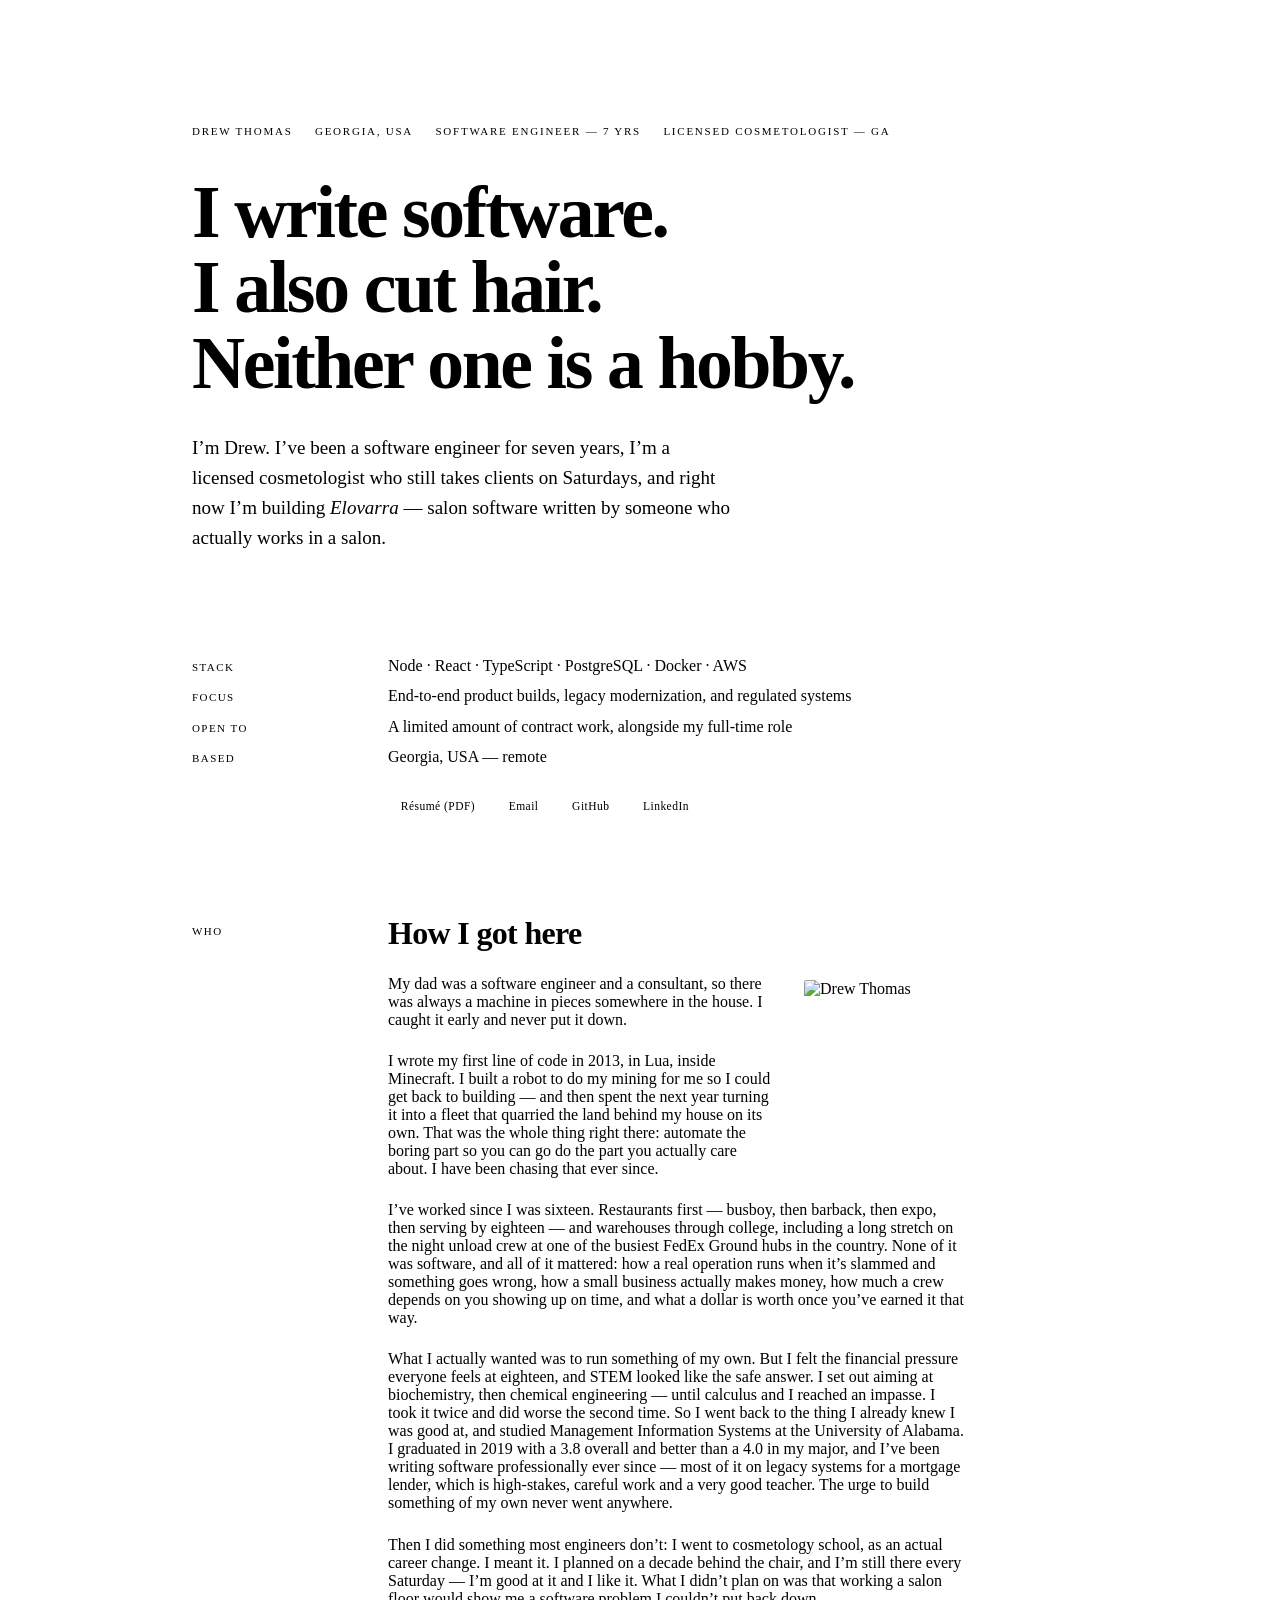
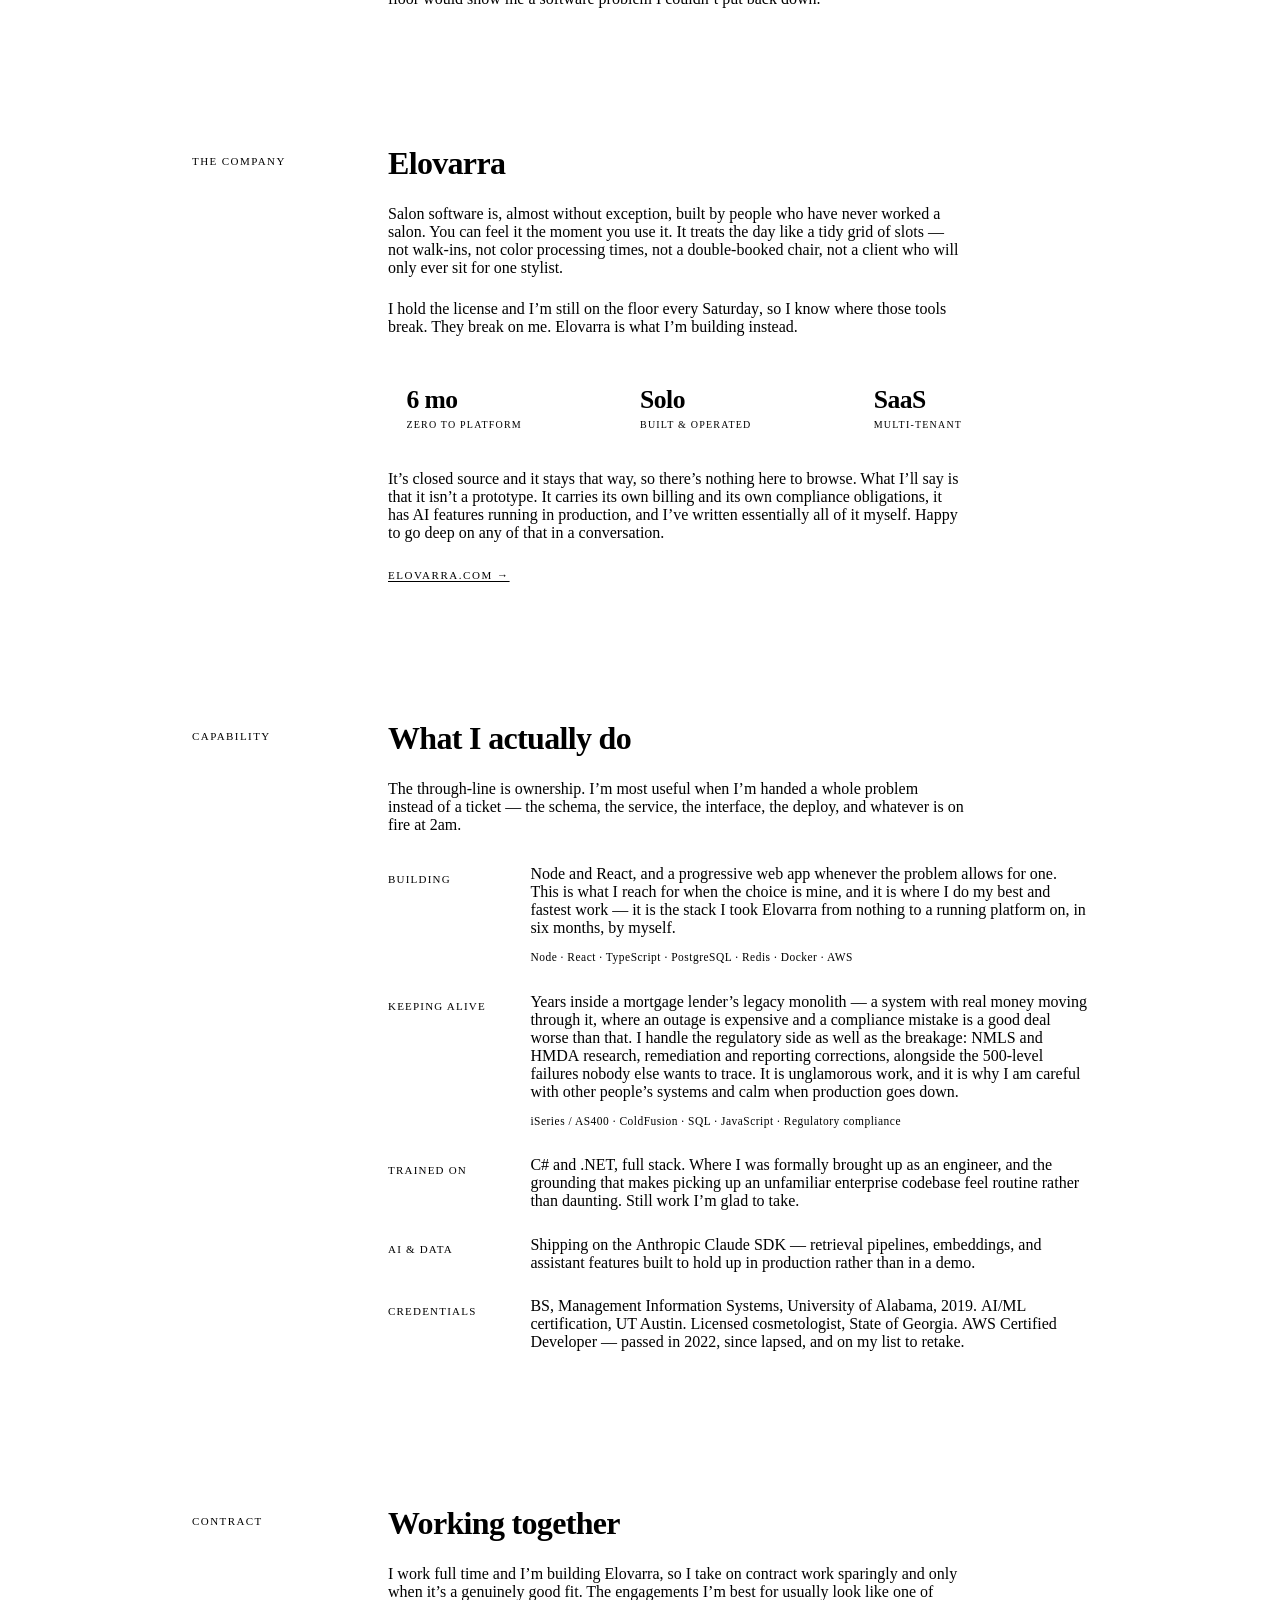
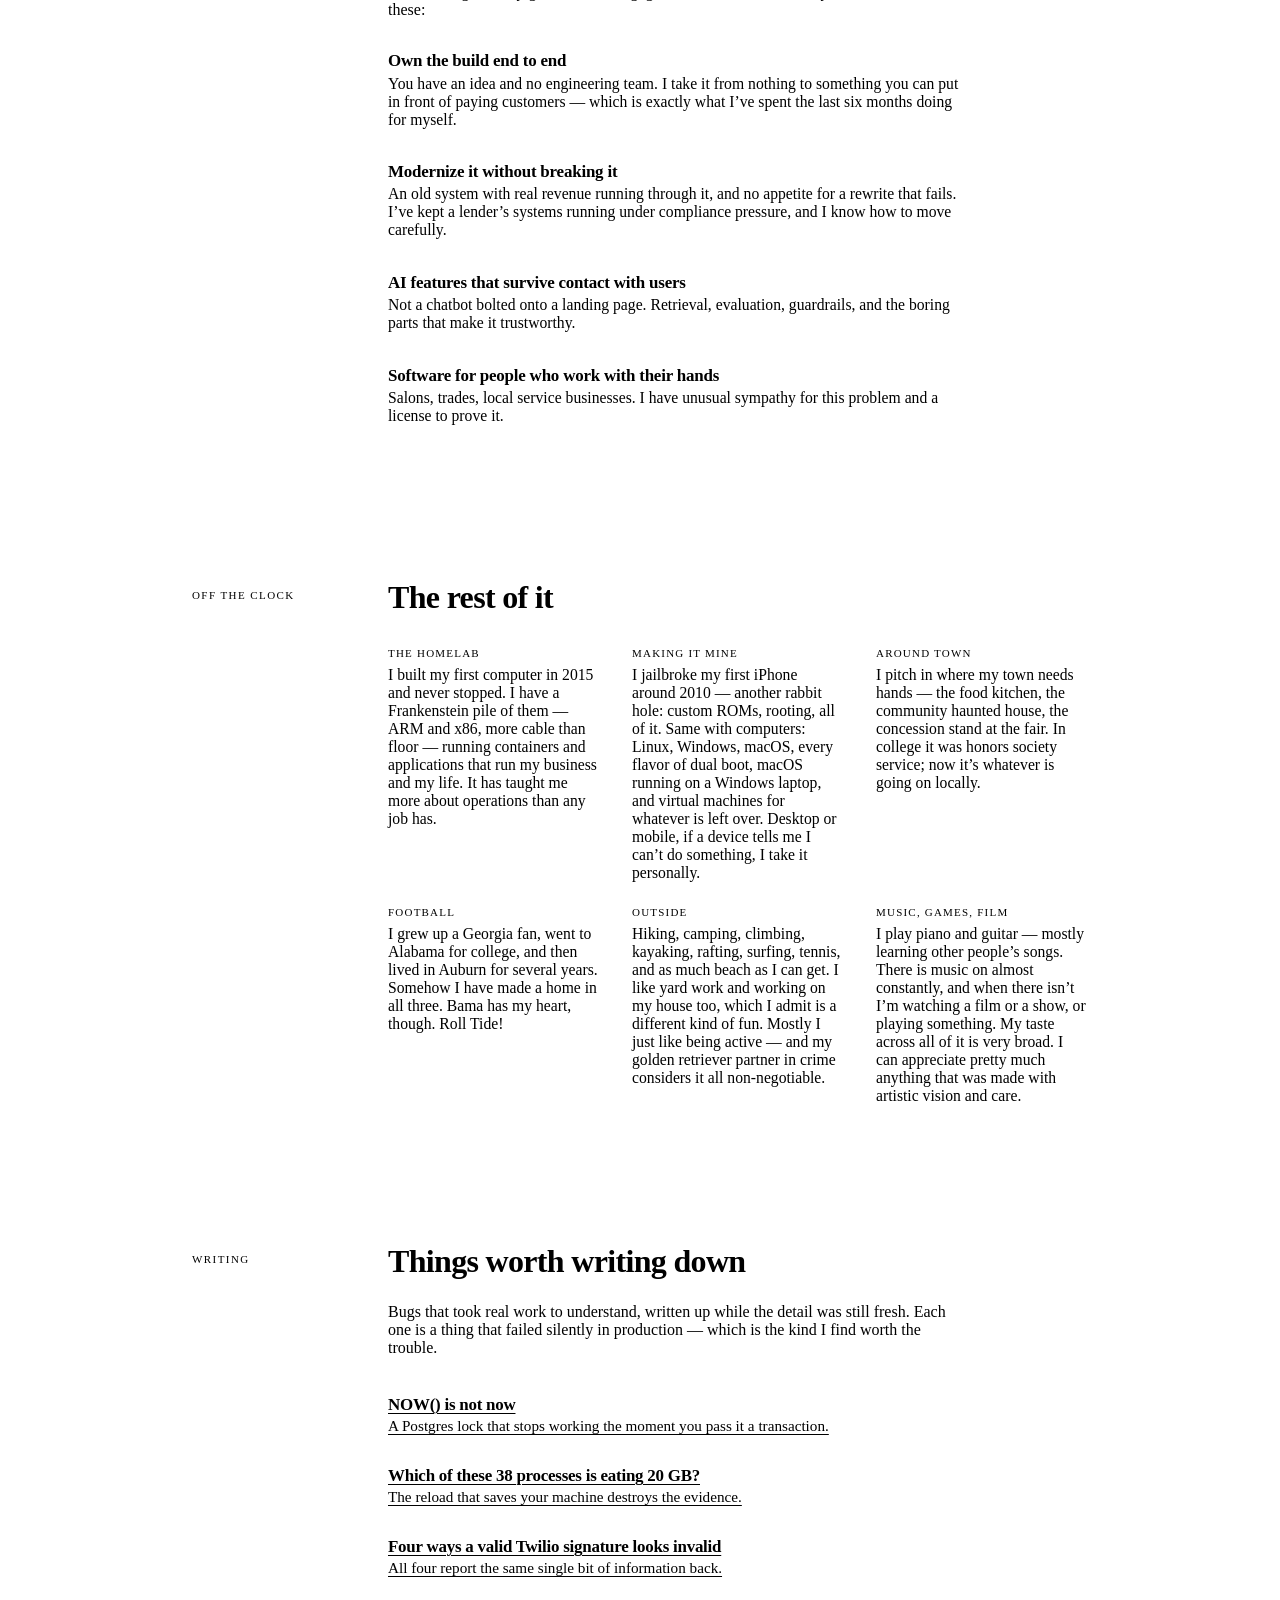
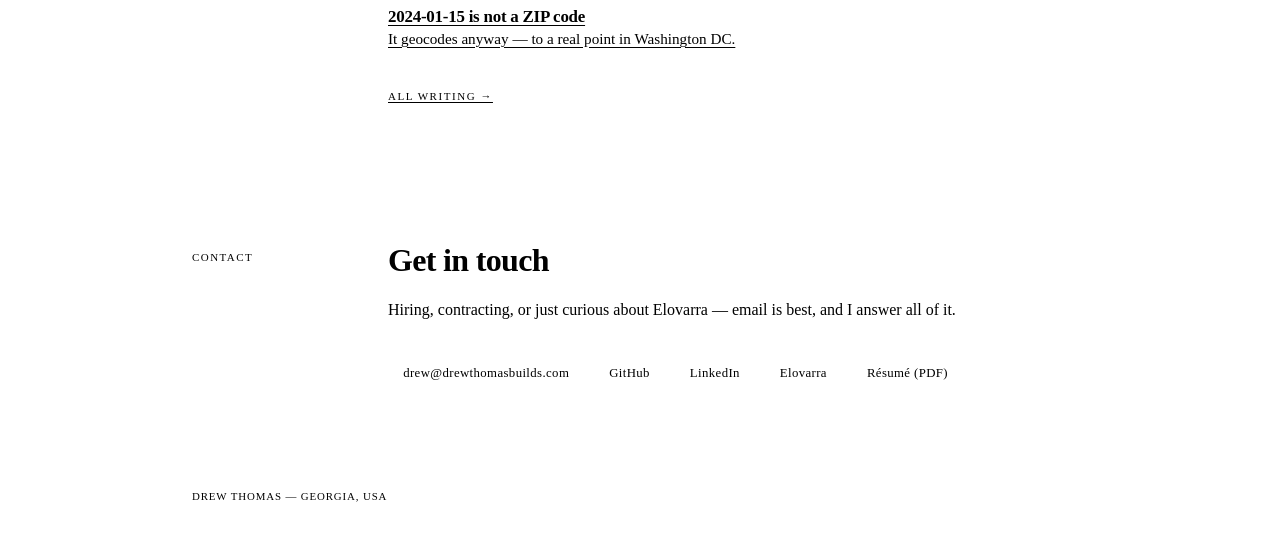
==== commit e085c29a: "Link the company the page keeps mentioning Elovarra is named eight times on the site and was never o" ====
--- a/public/index.html
+++ b/public/index.html
@@ -401,6 +401,7 @@
         its own compliance obligations, it has AI features running in production, and I&rsquo;ve
         written essentially all of it myself. Happy to go deep on any of that in a conversation.
       </p>
+      <p><a class="more" href="https://www.elovarra.com">elovarra.com &rarr;</a></p>
     </div>
   </div>
 </section>
@@ -562,31 +563,31 @@
       </p>
       <ul class="notes">
         <li>
-          <a href="/writing/postgres-now-vs-clock-timestamp.html">
+          <a href="/writing/postgres-now-vs-clock-timestamp">
             <span class="nt">NOW() is not now</span>
             <span class="nd">A Postgres lock that stops working the moment you pass it a transaction.</span>
           </a>
         </li>
         <li>
-          <a href="/writing/which-of-these-38-processes.html">
+          <a href="/writing/which-of-these-38-processes">
             <span class="nt">Which of these 38 processes is eating 20 GB?</span>
             <span class="nd">The reload that saves your machine destroys the evidence.</span>
           </a>
         </li>
         <li>
-          <a href="/writing/twilio-signature-behind-a-proxy.html">
+          <a href="/writing/twilio-signature-behind-a-proxy">
             <span class="nt">Four ways a valid Twilio signature looks invalid</span>
             <span class="nd">All four report the same single bit of information back.</span>
           </a>
         </li>
         <li>
-          <a href="/writing/a-date-is-not-a-zip-code.html">
+          <a href="/writing/a-date-is-not-a-zip-code">
             <span class="nt">2024-01-15 is not a ZIP code</span>
             <span class="nd">It geocodes anyway &mdash; to a real point in Washington DC.</span>
           </a>
         </li>
       </ul>
-      <p><a class="more" href="/writing.html">All writing &rarr;</a></p>
+      <p><a class="more" href="/writing">All writing &rarr;</a></p>
     </div>
   </div>
 </section>
@@ -604,6 +605,7 @@
         <a href="mailto:drew@drewthomasbuilds.com">drew@drewthomasbuilds.com</a>
         <a href="https://github.com/drewthomas00">GitHub</a>
         <a href="https://www.linkedin.com/in/drew-thomas-builds">LinkedIn</a>
+        <a href="https://www.elovarra.com">Elovarra</a>
         <a href="/drew-thomas-resume.pdf">R&eacute;sum&eacute; (PDF)</a>
       </div>
     </div>
